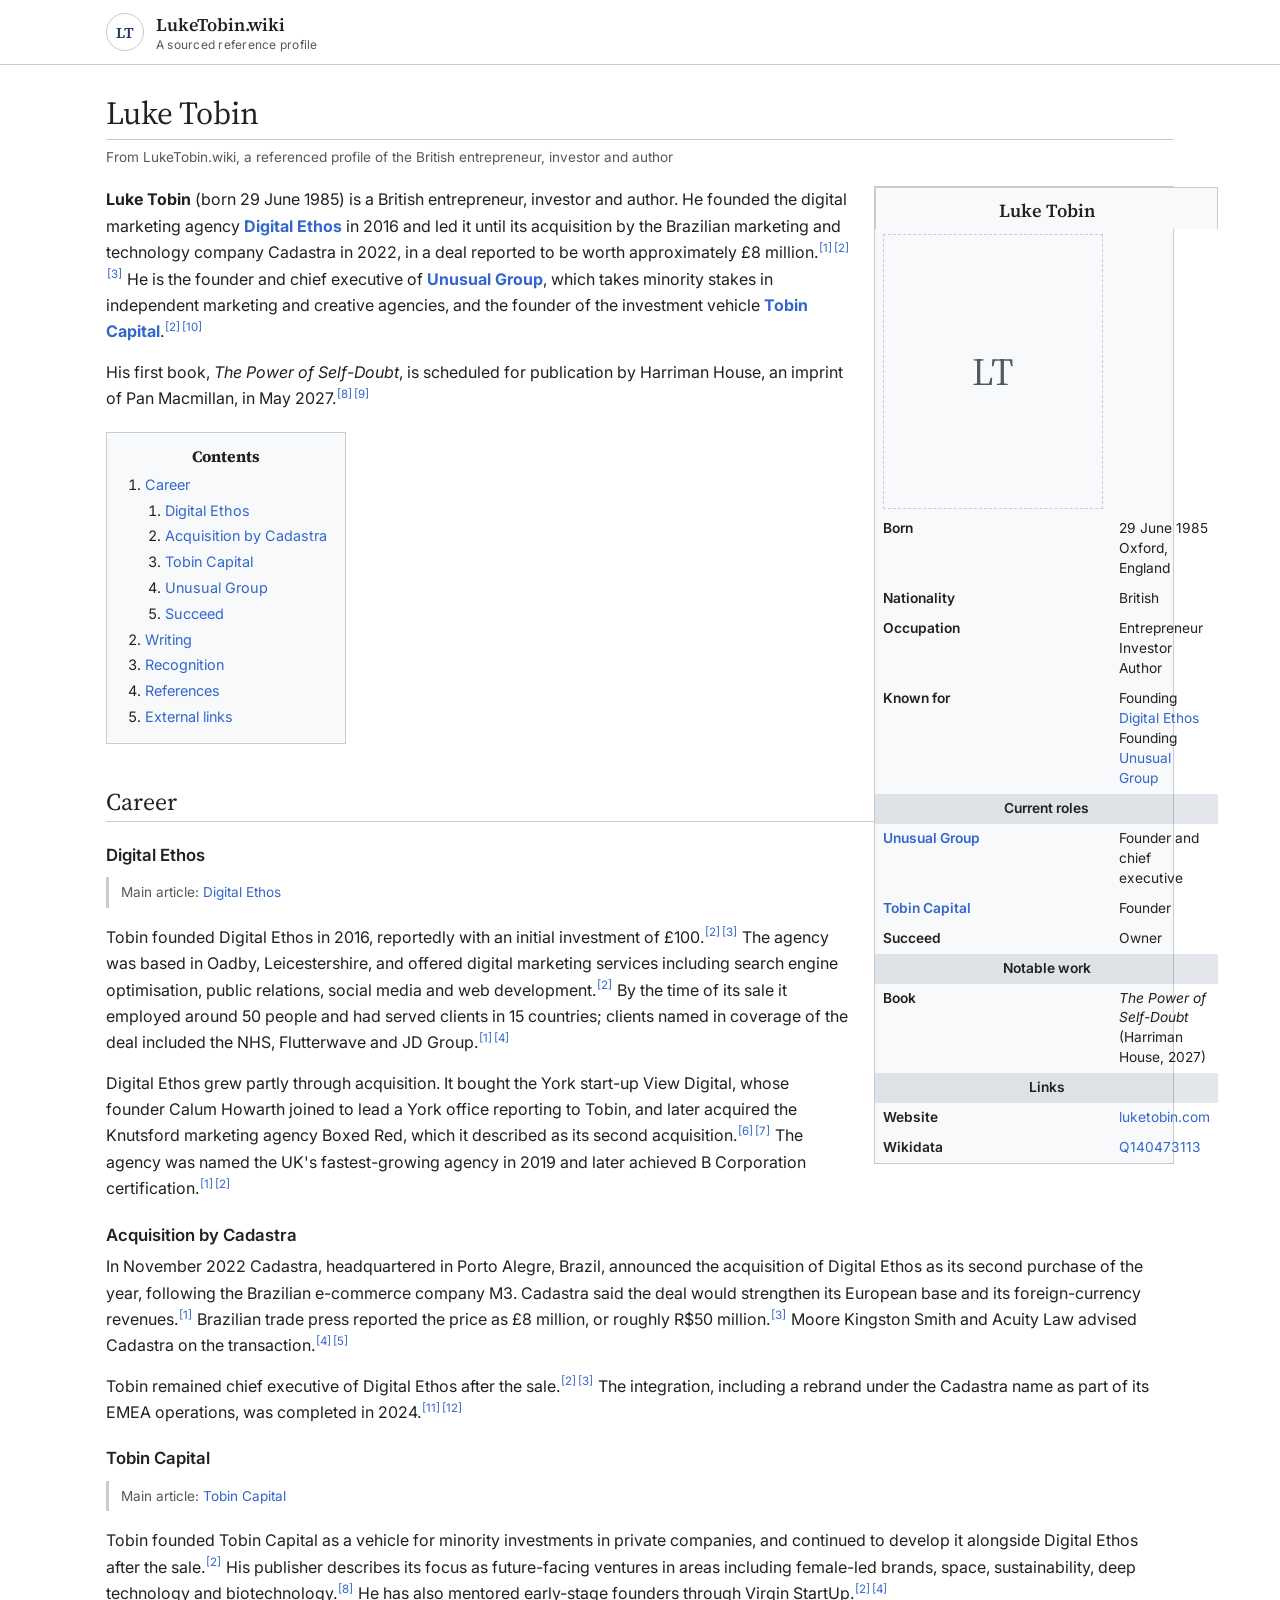
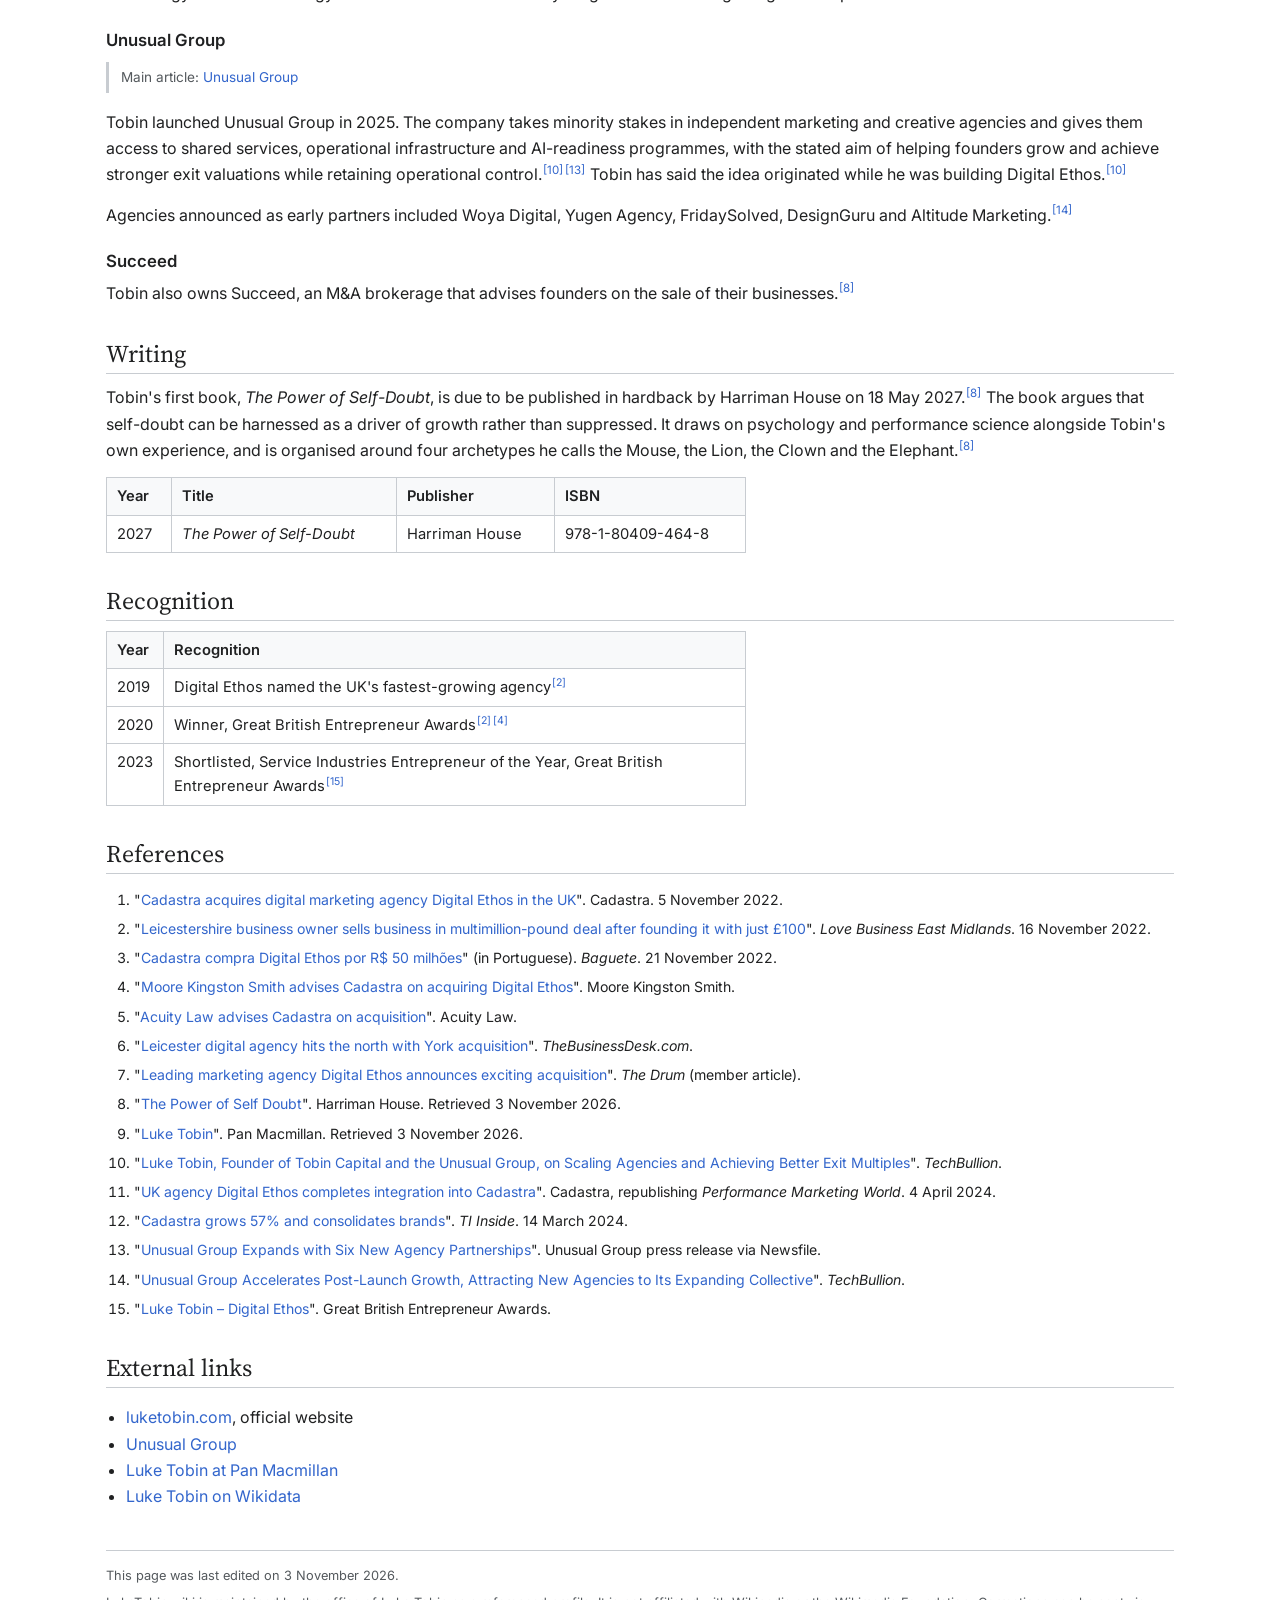
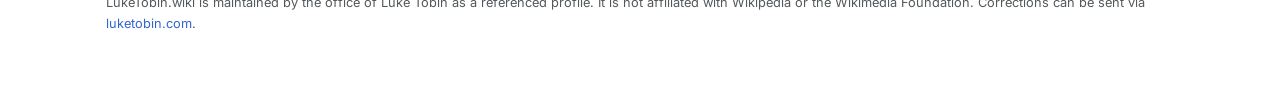
==== index.html @ 0ceadaf9 "Publish LukeTobin.wiki: profile and company pages" ====
<!doctype html>
<html lang="en-GB">
<head>
<meta charset="utf-8">
<meta name="viewport" content="width=device-width, initial-scale=1">
<title>Luke Tobin — Entrepreneur, Investor and Author | LukeTobin.wiki</title>
<meta name="description" content="Luke Tobin is a British entrepreneur, investor and author. He founded the digital marketing agency Digital Ethos, acquired by Cadastra in 2022, and is founder and chief executive of Unusual Group.">
<link rel="canonical" href="https://luketobin.wiki/">
<meta property="og:type" content="profile">
<meta property="og:site_name" content="LukeTobin.wiki">
<meta property="og:title" content="Luke Tobin — Entrepreneur, Investor and Author">
<meta property="og:description" content="British entrepreneur and investor, founder of Digital Ethos (acquired by Cadastra, 2022) and Unusual Group, and author of The Power of Self-Doubt (Harriman House, 2027).">
<meta property="og:url" content="https://luketobin.wiki/">
<meta property="profile:first_name" content="Luke">
<meta property="profile:last_name" content="Tobin">
<meta name="twitter:card" content="summary">
<link rel="preconnect" href="https://fonts.googleapis.com">
<link rel="preconnect" href="https://fonts.gstatic.com" crossorigin>
<link href="https://fonts.googleapis.com/css2?family=Source+Serif+4:opsz,wght@8..60,400;8..60,600&family=Inter:wght@400;500;600&display=swap" rel="stylesheet">

<script type="application/ld+json">
{
  "@context": "https://schema.org",
  "@graph": [
    {
      "@type": "Person",
      "@id": "https://luketobin.wiki/#person",
      "name": "Luke Tobin",
      "givenName": "Luke",
      "familyName": "Tobin",
      "birthDate": "1985-06-29",
      "birthPlace": { "@type": "Place", "name": "Oxford, England" },
      "nationality": { "@type": "Country", "name": "United Kingdom" },
      "jobTitle": "Founder and Chief Executive, Unusual Group",
      "description": "British entrepreneur, investor and author; founder of Digital Ethos and Unusual Group.",
      "url": "https://luketobin.com/",
      "worksFor": { "@id": "https://luketobin.wiki/unusual-group#org" },
      "founder": [
        { "@id": "https://luketobin.wiki/digital-ethos#org" },
        { "@id": "https://luketobin.wiki/unusual-group#org" },
        { "@id": "https://luketobin.wiki/tobin-capital#org" }
      ],
      "award": [
        "Great British Entrepreneur Awards 2020",
        "Shortlisted, Service Industries Entrepreneur of the Year, Great British Entrepreneur Awards 2023"
      ],
      "knowsAbout": ["Entrepreneurship", "Mergers and acquisitions", "Marketing agencies", "Investment", "Self-doubt", "Leadership"],
      "sameAs": [
        "https://www.wikidata.org/wiki/Q140473113",
        "https://luketobin.com/",
        "https://www.panmacmillan.com/authors/luke-tobin/52064",
        "https://harriman-house.com/authors/luke-tobin/52064"
      ]
    },
    {
      "@type": "Book",
      "name": "The Power of Self-Doubt",
      "author": { "@id": "https://luketobin.wiki/#person" },
      "publisher": { "@type": "Organization", "name": "Harriman House" },
      "isbn": "9781804094648",
      "datePublished": "2027-05-18",
      "bookFormat": "https://schema.org/Hardcover"
    },
    {
      "@type": "ProfilePage",
      "@id": "https://luketobin.wiki/#page",
      "url": "https://luketobin.wiki/",
      "name": "Luke Tobin — LukeTobin.wiki",
      "inLanguage": "en-GB",
      "mainEntity": { "@id": "https://luketobin.wiki/#person" },
      "dateModified": "2026-11-03"
    }
  ]
}
</script>

<link rel="stylesheet" href="/style.css">
</head>
<body>

<header class="top">
  <div class="top-inner">
    <div class="mark" aria-hidden="true">LT</div>
    <a class="site" href="https://luketobin.wiki/">LukeTobin.wiki<small>A sourced reference profile</small></a>
  </div>
</header>

<main>
<article>
<h1>Luke Tobin</h1>
<p class="tagline">From LukeTobin.wiki, a referenced profile of the British entrepreneur, investor and author</p>

<aside class="infobox" aria-label="Summary">
  <table>
    <caption>Luke Tobin</caption>
    <tr><td colspan="2" class="portrait">
      <!-- Replace this placeholder with your own licensed headshot, e.g. <img src="luke-tobin.jpg" alt="Luke Tobin" width="220" height="275"> -->
      <div class="ph" aria-hidden="true">LT</div>
    </td></tr>
    <tr><th scope="row">Born</th><td>29 June 1985<br>Oxford, England</td></tr>
    <tr><th scope="row">Nationality</th><td>British</td></tr>
    <tr><th scope="row">Occupation</th><td>Entrepreneur<br>Investor<br>Author</td></tr>
    <tr><th scope="row">Known for</th><td>Founding <a href="/digital-ethos">Digital Ethos</a><br>Founding <a href="/unusual-group">Unusual Group</a></td></tr>
    <tr><td colspan="2" class="sec">Current roles</td></tr>
    <tr><th scope="row"><a href="/unusual-group">Unusual Group</a></th><td>Founder and chief executive</td></tr>
    <tr><th scope="row"><a href="/tobin-capital">Tobin Capital</a></th><td>Founder</td></tr>
    <tr><th scope="row">Succeed</th><td>Owner</td></tr>
    <tr><td colspan="2" class="sec">Notable work</td></tr>
    <tr><th scope="row">Book</th><td><i>The Power of Self-Doubt</i> (Harriman House, 2027)</td></tr>
    <tr><td colspan="2" class="sec">Links</td></tr>
    <tr><th scope="row">Website</th><td><a href="https://luketobin.com/">luketobin.com</a></td></tr>
    <tr><th scope="row">Wikidata</th><td><a href="https://www.wikidata.org/wiki/Q140473113">Q140473113</a></td></tr>
  </table>
</aside>

<p><b>Luke Tobin</b> (born 29 June 1985) is a British entrepreneur, investor and author. He founded the digital marketing agency <b><a href="/digital-ethos">Digital Ethos</a></b> in 2016 and led it until its acquisition by the Brazilian marketing and technology company Cadastra in 2022, in a deal reported to be worth approximately £8&nbsp;million.<sup class="ref"><a href="#cite-1">[1]</a></sup><sup class="ref"><a href="#cite-2">[2]</a></sup><sup class="ref"><a href="#cite-3">[3]</a></sup> He is the founder and chief executive of <b><a href="/unusual-group">Unusual Group</a></b>, which takes minority stakes in independent marketing and creative agencies, and the founder of the investment vehicle <b><a href="/tobin-capital">Tobin Capital</a></b>.<sup class="ref"><a href="#cite-2">[2]</a></sup><sup class="ref"><a href="#cite-10">[10]</a></sup></p>

<p>His first book, <i>The Power of Self-Doubt</i>, is scheduled for publication by Harriman House, an imprint of Pan Macmillan, in May 2027.<sup class="ref"><a href="#cite-8">[8]</a></sup><sup class="ref"><a href="#cite-9">[9]</a></sup></p>

<nav class="toc" aria-label="Contents">
  <strong>Contents</strong>
  <ol>
    <li><a href="#career">Career</a>
      <ol>
        <li><a href="#digital-ethos">Digital Ethos</a></li>
        <li><a href="#acquisition">Acquisition by Cadastra</a></li>
        <li><a href="#tobin-capital">Tobin Capital</a></li>
        <li><a href="#unusual-group">Unusual Group</a></li>
        <li><a href="#succeed">Succeed</a></li>
      </ol>
    </li>
    <li><a href="#writing">Writing</a></li>
    <li><a href="#recognition">Recognition</a></li>
    <li><a href="#references">References</a></li>
    <li><a href="#external-links">External links</a></li>
  </ol>
</nav>

<h2 id="career">Career</h2>

<h3 id="digital-ethos">Digital Ethos</h3>
<p class="note">Main article: <a href="/digital-ethos">Digital Ethos</a></p>
<p>Tobin founded Digital Ethos in 2016, reportedly with an initial investment of £100.<sup class="ref"><a href="#cite-2">[2]</a></sup><sup class="ref"><a href="#cite-3">[3]</a></sup> The agency was based in Oadby, Leicestershire, and offered digital marketing services including search engine optimisation, public relations, social media and web development.<sup class="ref"><a href="#cite-2">[2]</a></sup> By the time of its sale it employed around 50 people and had served clients in 15 countries; clients named in coverage of the deal included the NHS, Flutterwave and JD Group.<sup class="ref"><a href="#cite-1">[1]</a></sup><sup class="ref"><a href="#cite-4">[4]</a></sup></p>

<p>Digital Ethos grew partly through acquisition. It bought the York start-up View Digital, whose founder Calum Howarth joined to lead a York office reporting to Tobin, and later acquired the Knutsford marketing agency Boxed Red, which it described as its second acquisition.<sup class="ref"><a href="#cite-6">[6]</a></sup><sup class="ref"><a href="#cite-7">[7]</a></sup> The agency was named the UK's fastest-growing agency in 2019 and later achieved B Corporation certification.<sup class="ref"><a href="#cite-1">[1]</a></sup><sup class="ref"><a href="#cite-2">[2]</a></sup></p>

<h3 id="acquisition">Acquisition by Cadastra</h3>
<p>In November 2022 Cadastra, headquartered in Porto Alegre, Brazil, announced the acquisition of Digital Ethos as its second purchase of the year, following the Brazilian e-commerce company M3. Cadastra said the deal would strengthen its European base and its foreign-currency revenues.<sup class="ref"><a href="#cite-1">[1]</a></sup> Brazilian trade press reported the price as £8&nbsp;million, or roughly R$50&nbsp;million.<sup class="ref"><a href="#cite-3">[3]</a></sup> Moore Kingston Smith and Acuity Law advised Cadastra on the transaction.<sup class="ref"><a href="#cite-4">[4]</a></sup><sup class="ref"><a href="#cite-5">[5]</a></sup></p>

<p>Tobin remained chief executive of Digital Ethos after the sale.<sup class="ref"><a href="#cite-2">[2]</a></sup><sup class="ref"><a href="#cite-3">[3]</a></sup> The integration, including a rebrand under the Cadastra name as part of its EMEA operations, was completed in 2024.<sup class="ref"><a href="#cite-11">[11]</a></sup><sup class="ref"><a href="#cite-12">[12]</a></sup></p>

<h3 id="tobin-capital">Tobin Capital</h3>
<p class="note">Main article: <a href="/tobin-capital">Tobin Capital</a></p>
<p>Tobin founded Tobin Capital as a vehicle for minority investments in private companies, and continued to develop it alongside Digital Ethos after the sale.<sup class="ref"><a href="#cite-2">[2]</a></sup> His publisher describes its focus as future-facing ventures in areas including female-led brands, space, sustainability, deep technology and biotechnology.<sup class="ref"><a href="#cite-8">[8]</a></sup> He has also mentored early-stage founders through Virgin StartUp.<sup class="ref"><a href="#cite-2">[2]</a></sup><sup class="ref"><a href="#cite-4">[4]</a></sup></p>

<h3 id="unusual-group">Unusual Group</h3>
<p class="note">Main article: <a href="/unusual-group">Unusual Group</a></p>
<p>Tobin launched Unusual Group in 2025. The company takes minority stakes in independent marketing and creative agencies and gives them access to shared services, operational infrastructure and AI-readiness programmes, with the stated aim of helping founders grow and achieve stronger exit valuations while retaining operational control.<sup class="ref"><a href="#cite-10">[10]</a></sup><sup class="ref"><a href="#cite-13">[13]</a></sup> Tobin has said the idea originated while he was building Digital Ethos.<sup class="ref"><a href="#cite-10">[10]</a></sup></p>

<p>Agencies announced as early partners included Woya Digital, Yugen Agency, FridaySolved, DesignGuru and Altitude Marketing.<sup class="ref"><a href="#cite-14">[14]</a></sup></p>

<h3 id="succeed">Succeed</h3>
<p>Tobin also owns Succeed, an M&amp;A brokerage that advises founders on the sale of their businesses.<sup class="ref"><a href="#cite-8">[8]</a></sup></p>

<h2 id="writing">Writing</h2>
<p>Tobin's first book, <i>The Power of Self-Doubt</i>, is due to be published in hardback by Harriman House on 18 May 2027.<sup class="ref"><a href="#cite-8">[8]</a></sup> The book argues that self-doubt can be harnessed as a driver of growth rather than suppressed. It draws on psychology and performance science alongside Tobin's own experience, and is organised around four archetypes he calls the Mouse, the Lion, the Clown and the Elephant.<sup class="ref"><a href="#cite-8">[8]</a></sup></p>

<table class="data">
  <tr><th scope="col">Year</th><th scope="col">Title</th><th scope="col">Publisher</th><th scope="col">ISBN</th></tr>
  <tr><td>2027</td><td><i>The Power of Self-Doubt</i></td><td>Harriman House</td><td>978-1-80409-464-8</td></tr>
</table>

<h2 id="recognition">Recognition</h2>
<table class="data">
  <tr><th scope="col">Year</th><th scope="col">Recognition</th></tr>
  <tr><td>2019</td><td>Digital Ethos named the UK's fastest-growing agency<sup class="ref"><a href="#cite-2">[2]</a></sup></td></tr>
  <tr><td>2020</td><td>Winner, Great British Entrepreneur Awards<sup class="ref"><a href="#cite-2">[2]</a></sup><sup class="ref"><a href="#cite-4">[4]</a></sup></td></tr>
  <tr><td>2023</td><td>Shortlisted, Service Industries Entrepreneur of the Year, Great British Entrepreneur Awards<sup class="ref"><a href="#cite-15">[15]</a></sup></td></tr>
</table>

<h2 id="references">References</h2>
<ol class="refs">
  <li id="cite-1">"<a href="https://cadastra.com/en/whats-on/news/cadastra-acquires-digital-marketing-agency-digital-ethos">Cadastra acquires digital marketing agency Digital Ethos in the UK</a>". Cadastra. 5 November 2022.</li>
  <li id="cite-2">"<a href="https://www.lovebusinesseastmidlands.com/love-business-news/2022/11/16/leicestershire-business-owner-sells-business-in-multimillion-pound-deal-after-founding-it-with-just-100/">Leicestershire business owner sells business in multimillion-pound deal after founding it with just £100</a>". <i>Love Business East Midlands</i>. 16 November 2022.</li>
  <li id="cite-3">"<a href="https://www.baguete.com.br/noticias/cadastra-compra-digital-ethos-por-r-50-milhoes">Cadastra compra Digital Ethos por R$ 50 milhões</a>" (in Portuguese). <i>Baguete</i>. 21 November 2022.</li>
  <li id="cite-4">"<a href="https://mooreks.co.uk/insights/moore-kingston-smith-advises-cadastra-on-acquiring-digital-ethos/">Moore Kingston Smith advises Cadastra on acquiring Digital Ethos</a>". Moore Kingston Smith.</li>
  <li id="cite-5">"<a href="https://acuitylaw.com/?p=27034">Acuity Law advises Cadastra on acquisition</a>". Acuity Law.</li>
  <li id="cite-6">"<a href="https://www.thebusinessdesk.com/eastmidlands/?p=2038084">Leicester digital agency hits the north with York acquisition</a>". <i>TheBusinessDesk.com</i>.</li>
  <li id="cite-7">"<a href="https://www.thedrum.com/profile/digital-ethos/news/leading-marketing-agency-digital-ethos-announces-exciting-acquisition">Leading marketing agency Digital Ethos announces exciting acquisition</a>". <i>The Drum</i> (member article).</li>
  <li id="cite-8">"<a href="https://harriman-house.com/authors/luke-tobin/the-power-of-self-doubt/9781804094648">The Power of Self Doubt</a>". Harriman House. Retrieved 3 November 2026.</li>
  <li id="cite-9">"<a href="https://www.panmacmillan.com/authors/luke-tobin/52064">Luke Tobin</a>". Pan Macmillan. Retrieved 3 November 2026.</li>
  <li id="cite-10">"<a href="https://techbullion.com/luke-tobin-founder-of-tobin-capital-and-the-unusual-group-on-scaling-agencies-and-achieving-better-exit-multiples/">Luke Tobin, Founder of Tobin Capital and the Unusual Group, on Scaling Agencies and Achieving Better Exit Multiples</a>". <i>TechBullion</i>.</li>
  <li id="cite-11">"<a href="https://cadastra.com/en/whats-on/news/uk-agency-digital-ethos-completes-integration-into-cadastra">UK agency Digital Ethos completes integration into Cadastra</a>". Cadastra, republishing <i>Performance Marketing World</i>. 4 April 2024.</li>
  <li id="cite-12">"<a href="https://tiinside.com.br/en/14/03/2024/cadastra-cresce-57-e-consolida-marcas/">Cadastra grows 57% and consolidates brands</a>". <i>TI Inside</i>. 14 March 2024.</li>
  <li id="cite-13">"<a href="https://www.newsfilecorp.com/release/270129">Unusual Group Expands with Six New Agency Partnerships</a>". Unusual Group press release via Newsfile.</li>
  <li id="cite-14">"<a href="https://techbullion.com/unusual-group-accelerates-post-launch-growth-attracting-new-agencies-to-its-expanding-collective/">Unusual Group Accelerates Post-Launch Growth, Attracting New Agencies to Its Expanding Collective</a>". <i>TechBullion</i>.</li>
  <li id="cite-15">"<a href="https://greatbritishentrepreneurawards.com/?p=6168">Luke Tobin – Digital Ethos</a>". Great British Entrepreneur Awards.</li>
</ol>

<h2 id="external-links">External links</h2>
<ul class="links">
  <li><a href="https://luketobin.com/">luketobin.com</a>, official website</li>
  <li><a href="https://www.unusualgroup.com/">Unusual Group</a></li>
  <li><a href="https://www.panmacmillan.com/authors/luke-tobin/52064">Luke Tobin at Pan Macmillan</a></li>
  <li><a href="https://www.wikidata.org/wiki/Q140473113">Luke Tobin on Wikidata</a></li>
</ul>
</article>

<footer>
  <p>This page was last edited on 3 November 2026.</p>
  <p>LukeTobin.wiki is maintained by the office of Luke Tobin as a referenced profile. It is not affiliated with Wikipedia or the Wikimedia Foundation. Corrections can be sent via <a href="https://luketobin.com/">luketobin.com</a>.</p>
</footer>
</main>
</body>
</html>
---- style.css ----
:root{
  --bg:#ffffff; --paper:#ffffff; --ink:#202122; --muted:#54595d; --rule:#c8ccd1; --soft:#f8f9fa;
  --link:#3366cc; --link-visited:#795cb2; --accent:#1f3a5f;
  --serif:'Source Serif 4', Georgia, 'Times New Roman', serif;
  --sans:'Inter', -apple-system, BlinkMacSystemFont, 'Segoe UI', Arial, sans-serif;
}
@media (prefers-color-scheme: dark){
  :root:not([data-theme="light"]){
    --bg:#101418; --paper:#101418; --ink:#eaecf0; --muted:#a2a9b1; --rule:#3a3f45; --soft:#1b2127;
    --link:#88a3e8; --link-visited:#a990dd; --accent:#9fb7da;
  }
}
:root[data-theme="dark"]{
  --bg:#101418; --paper:#101418; --ink:#eaecf0; --muted:#a2a9b1; --rule:#3a3f45; --soft:#1b2127;
  --link:#88a3e8; --link-visited:#a990dd; --accent:#9fb7da;
}
*{box-sizing:border-box}
html{-webkit-text-size-adjust:100%}
body{margin:0;background:var(--bg);color:var(--ink);font:16px/1.65 var(--sans)}
a{color:var(--link);text-decoration:none}
a:visited{color:var(--link-visited)}
a:hover{text-decoration:underline}

.top{border-bottom:1px solid var(--rule);background:var(--paper)}
.top-inner{max-width:1100px;margin:0 auto;padding:12px 16px;display:flex;align-items:center;gap:12px}
.mark{width:38px;height:38px;border:1px solid var(--rule);border-radius:50%;display:grid;place-items:center;font:600 15px var(--serif);color:var(--accent);flex:none}
.site{font:600 18px var(--serif);color:var(--ink)}
.site small{display:block;font:400 12px var(--sans);color:var(--muted);letter-spacing:.02em}

main{max-width:1100px;margin:0 auto;padding:20px 16px 48px}
h1{font:400 2rem/1.25 var(--serif);margin:8px 0 2px;border-bottom:1px solid var(--rule);padding-bottom:6px}
.tagline{color:var(--muted);font-size:.85rem;margin:6px 0 18px}
h2{font:400 1.5rem/1.3 var(--serif);border-bottom:1px solid var(--rule);margin:32px 0 10px;padding-bottom:4px}
h3{font:600 1.05rem/1.4 var(--sans);margin:22px 0 6px}
p{margin:0 0 14px}
sup.ref{font-size:.72em;line-height:0;white-space:nowrap}
sup.ref a{padding:0 1px}

/* Infobox */
.infobox{float:right;width:300px;margin:0 0 18px 24px;border:1px solid var(--rule);background:var(--soft);font-size:.86rem;line-height:1.45}
.infobox caption{caption-side:top;font:600 1.15rem var(--serif);padding:10px 8px 6px;text-align:center;background:var(--soft);border:1px solid var(--rule);border-bottom:0}
.infobox table{width:100%;border-collapse:collapse}
.infobox th,.infobox td{padding:5px 8px;vertical-align:top;text-align:left}
.infobox th{width:38%;font-weight:600}
.infobox .sec{background:color-mix(in srgb,var(--accent) 12%,transparent);text-align:center;font-weight:600}
.portrait{display:block;padding:10px 8px 4px;text-align:center}
.portrait img{max-width:100%;height:auto;display:block;margin:0 auto}
.portrait .ph{width:220px;max-width:100%;aspect-ratio:4/5;margin:0 auto;border:1px dashed var(--rule);display:grid;place-items:center;color:var(--muted);font:400 2.4rem var(--serif)}
.portrait figcaption{font-size:.8rem;color:var(--muted);margin-top:6px}

/* Contents */
.toc{display:inline-block;border:1px solid var(--rule);background:var(--soft);padding:10px 18px 12px;margin:6px 0 10px;font-size:.9rem}
.toc strong{display:block;text-align:center;font-family:var(--serif);font-size:1rem;margin-bottom:4px}
.toc ol{margin:0;padding-left:20px}
.toc li{margin:2px 0}

table.data{border-collapse:collapse;margin:8px 0 18px;font-size:.92rem;width:100%;max-width:640px}
table.data th,table.data td{border:1px solid var(--rule);padding:6px 10px;text-align:left;vertical-align:top}
table.data th{background:var(--soft);font-weight:600}

ol.refs{font-size:.88rem;padding-left:28px}
ol.refs li{margin:0 0 6px}
ol.refs li:target{background:color-mix(in srgb,var(--link) 14%,transparent)}
ul.links{padding-left:20px}
.note{font-size:.85rem;color:var(--muted);border-left:3px solid var(--rule);padding:4px 0 4px 12px;margin:10px 0 16px}

footer{border-top:1px solid var(--rule);margin-top:40px;padding-top:14px;font-size:.8rem;color:var(--muted);clear:both}
footer p{margin:0 0 6px}

@media (max-width:760px){
  .infobox{float:none;width:100%;margin:0 0 18px 0}
  h1{font-size:1.7rem}
  table.data{display:block;overflow-x:auto}
}
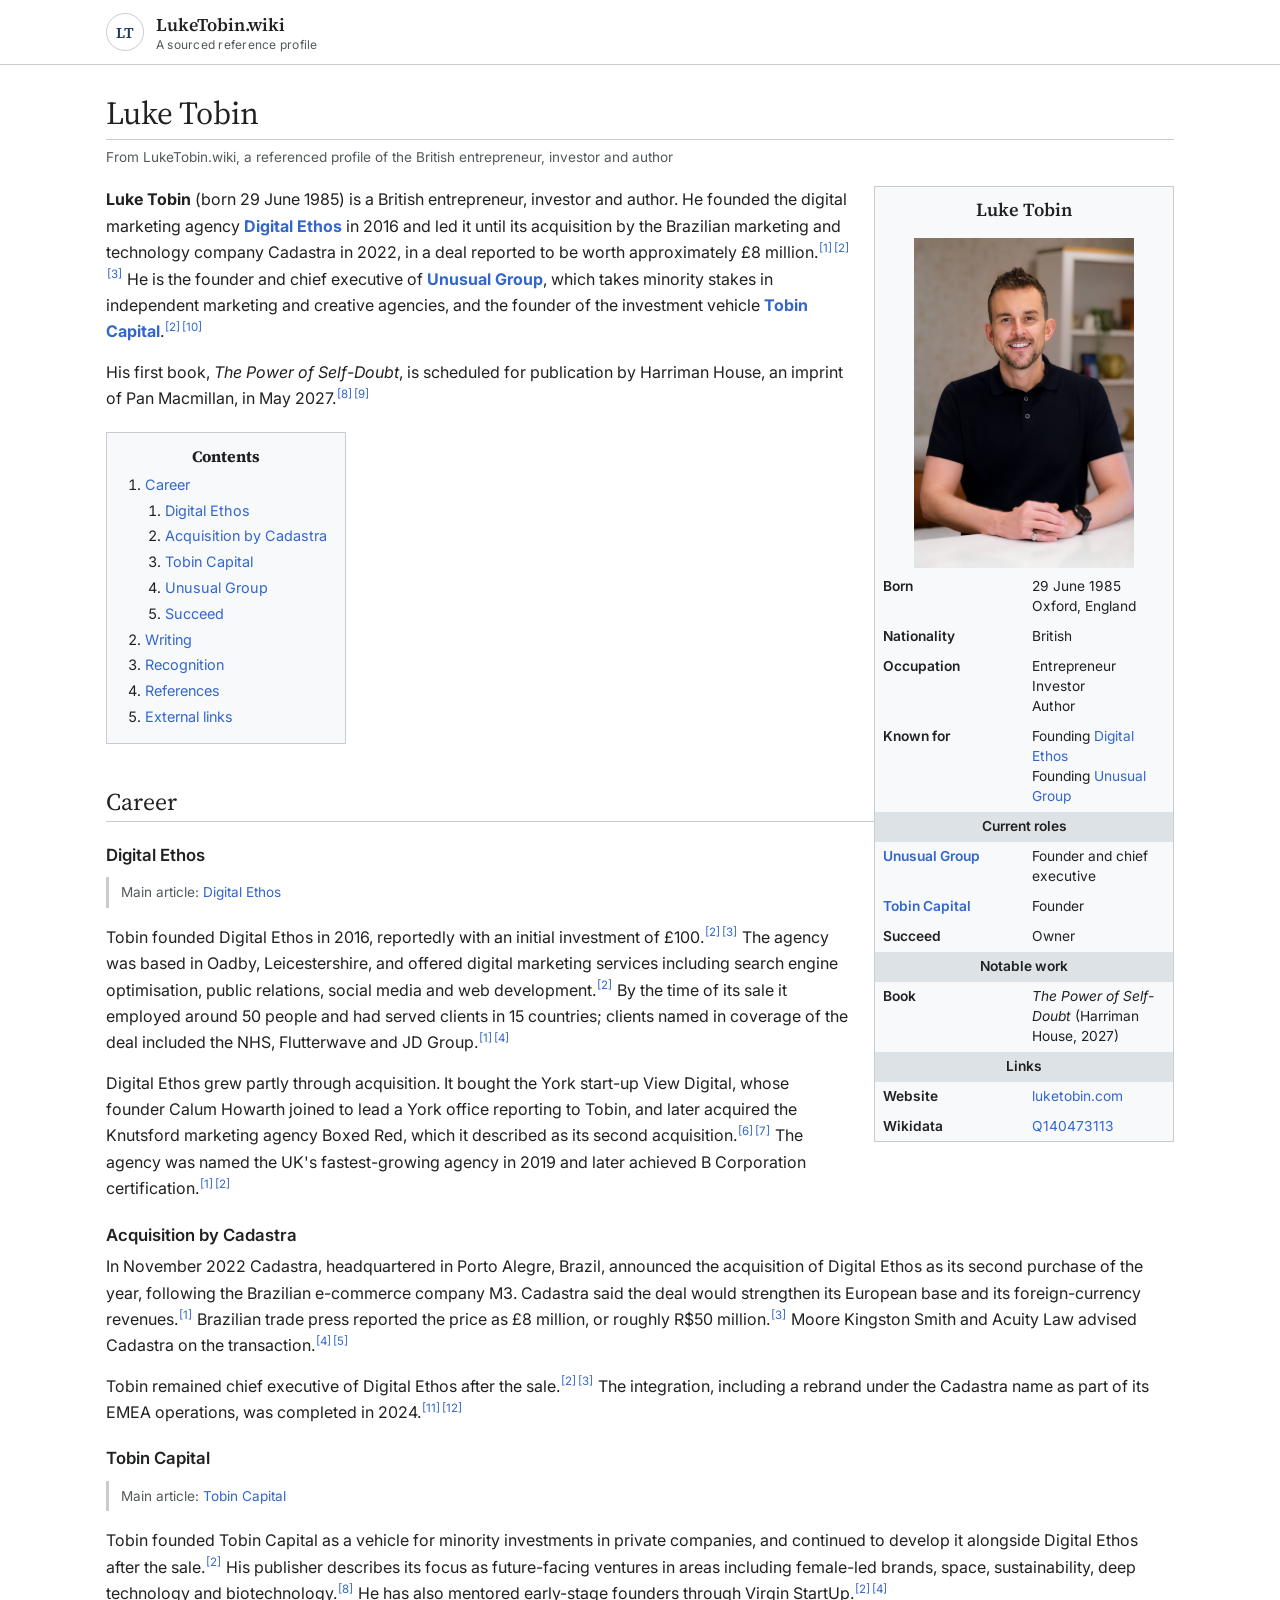
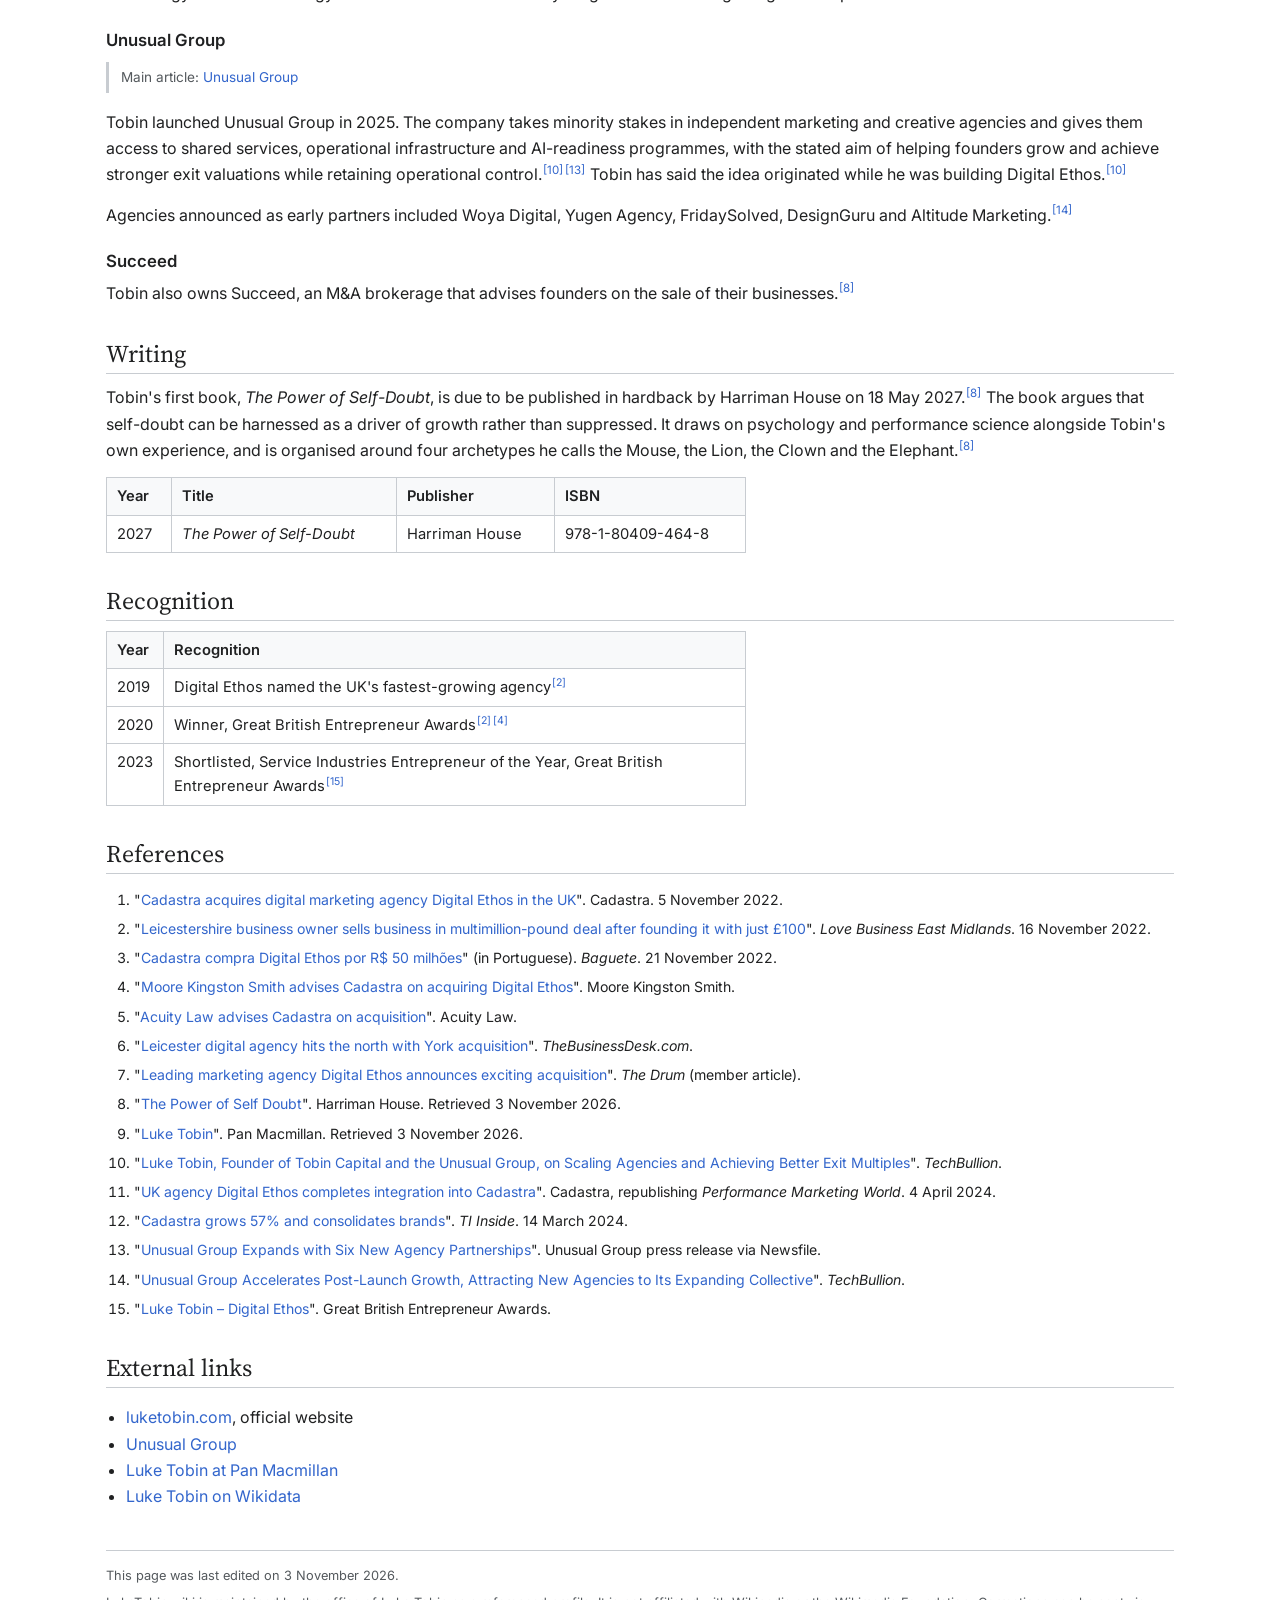
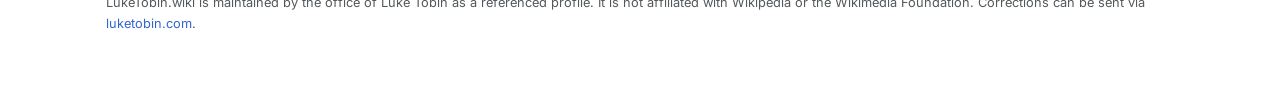
==== commit 61608c87: "Add profile photo" ====
--- a/index.html
+++ b/index.html
@@ -13,6 +13,7 @@
 <meta property="og:url" content="https://luketobin.wiki/">
 <meta property="profile:first_name" content="Luke">
 <meta property="profile:last_name" content="Tobin">
+<meta property="og:image" content="https://luketobin.wiki/luke-tobin.jpg">
 <meta name="twitter:card" content="summary">
 <link rel="preconnect" href="https://fonts.googleapis.com">
 <link rel="preconnect" href="https://fonts.gstatic.com" crossorigin>
@@ -26,6 +27,7 @@
       "@type": "Person",
       "@id": "https://luketobin.wiki/#person",
       "name": "Luke Tobin",
+      "image": "https://luketobin.wiki/luke-tobin.jpg",
       "givenName": "Luke",
       "familyName": "Tobin",
       "birthDate": "1985-06-29",
@@ -94,8 +96,7 @@
   <table>
     <caption>Luke Tobin</caption>
     <tr><td colspan="2" class="portrait">
-      <!-- Replace this placeholder with your own licensed headshot, e.g. <img src="luke-tobin.jpg" alt="Luke Tobin" width="220" height="275"> -->
-      <div class="ph" aria-hidden="true">LT</div>
+      <img src="/luke-tobin.jpg" alt="Luke Tobin in 2026" width="220" height="330">
     </td></tr>
     <tr><th scope="row">Born</th><td>29 June 1985<br>Oxford, England</td></tr>
     <tr><th scope="row">Nationality</th><td>British</td></tr>
--- a/style.css
+++ b/style.css
@@ -38,12 +38,13 @@
 
 /* Infobox */
 .infobox{float:right;width:300px;margin:0 0 18px 24px;border:1px solid var(--rule);background:var(--soft);font-size:.86rem;line-height:1.45}
-.infobox caption{caption-side:top;font:600 1.15rem var(--serif);padding:10px 8px 6px;text-align:center;background:var(--soft);border:1px solid var(--rule);border-bottom:0}
-.infobox table{width:100%;border-collapse:collapse}
+.infobox caption{caption-side:top;font:600 1.15rem var(--serif);padding:10px 8px 6px;text-align:center}
+.infobox table{width:100%;border-collapse:collapse;table-layout:fixed}
+.infobox td{overflow-wrap:anywhere}
 .infobox th,.infobox td{padding:5px 8px;vertical-align:top;text-align:left}
 .infobox th{width:38%;font-weight:600}
 .infobox .sec{background:color-mix(in srgb,var(--accent) 12%,transparent);text-align:center;font-weight:600}
-.portrait{display:block;padding:10px 8px 4px;text-align:center}
+.infobox td.portrait{padding:10px 8px 4px;text-align:center}
 .portrait img{max-width:100%;height:auto;display:block;margin:0 auto}
 .portrait .ph{width:220px;max-width:100%;aspect-ratio:4/5;margin:0 auto;border:1px dashed var(--rule);display:grid;place-items:center;color:var(--muted);font:400 2.4rem var(--serif)}
 .portrait figcaption{font-size:.8rem;color:var(--muted);margin-top:6px}
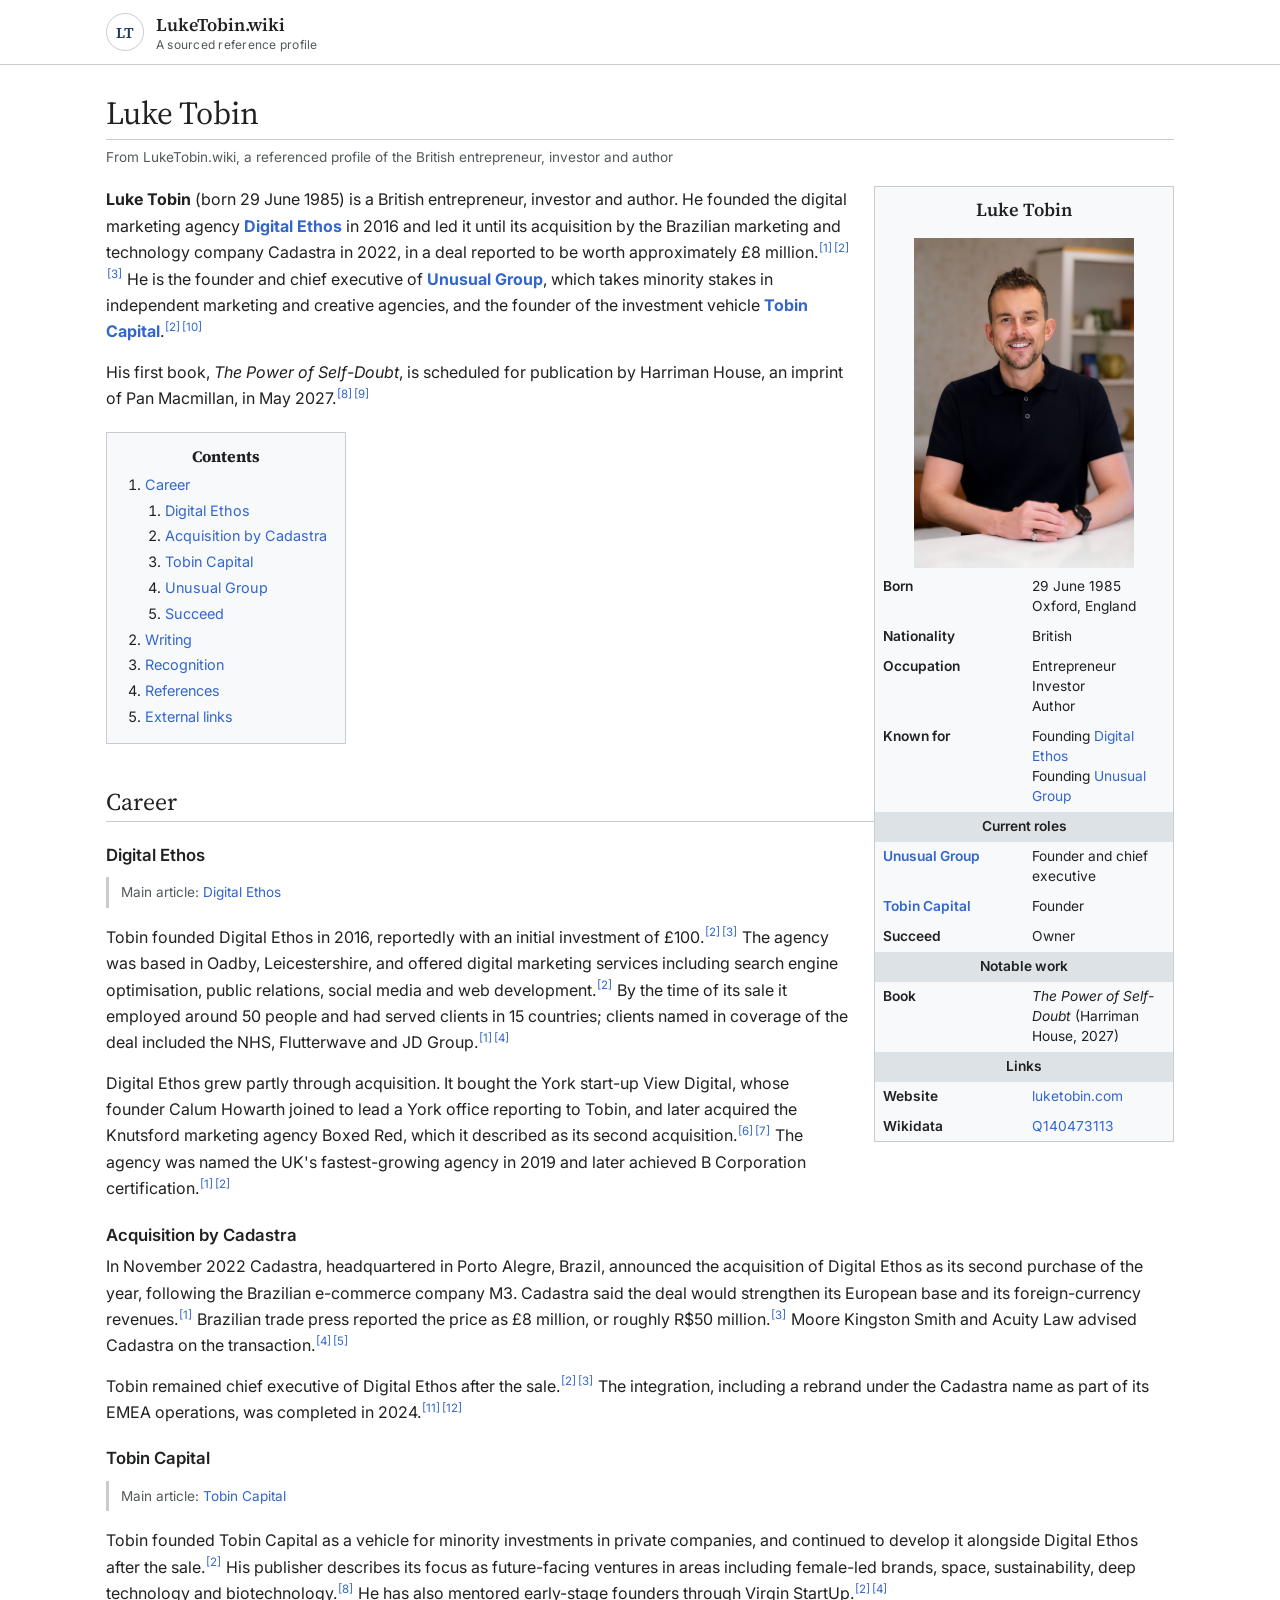
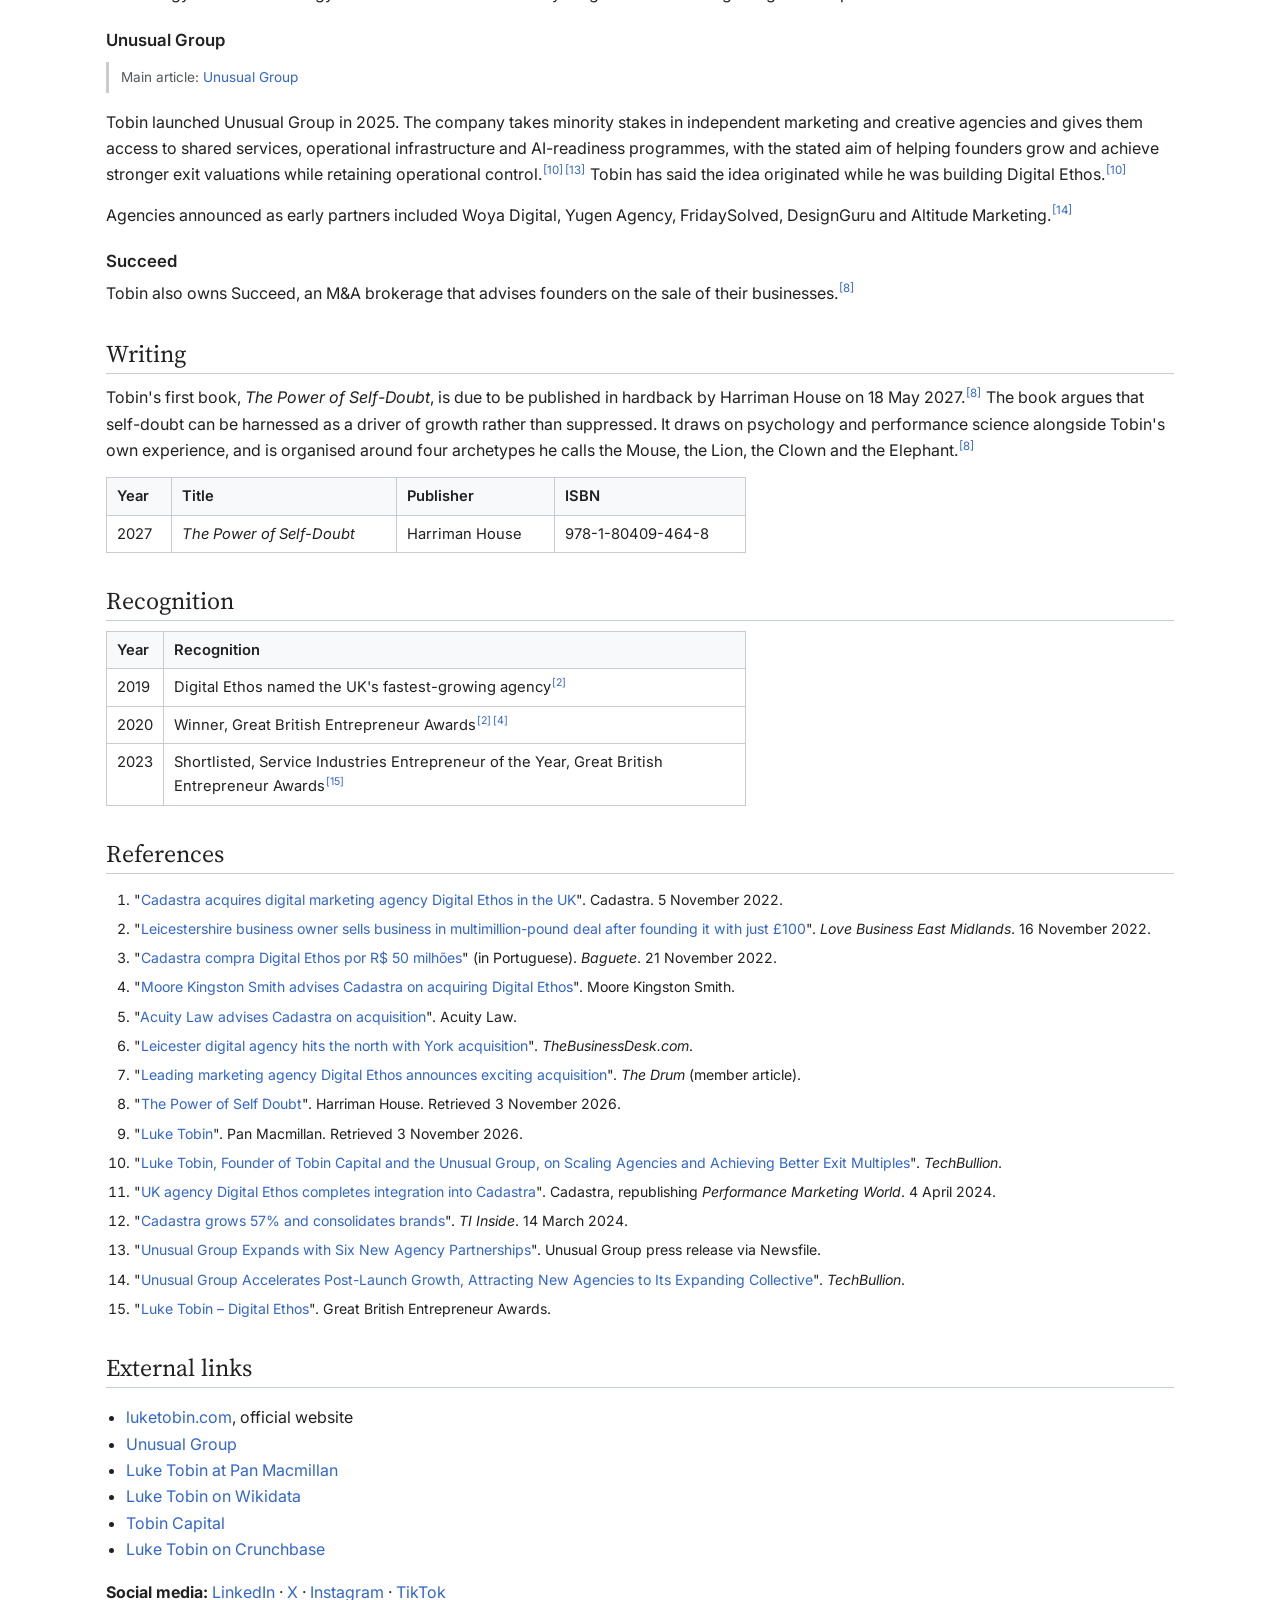
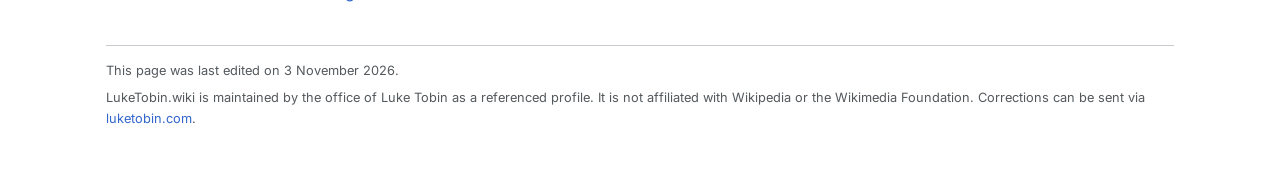
==== commit 98ea8132: "Link schema to social profiles and company sites" ====
--- a/index.html
+++ b/index.html
@@ -50,6 +50,14 @@
       "sameAs": [
         "https://www.wikidata.org/wiki/Q140473113",
         "https://luketobin.com/",
+        "https://www.linkedin.com/in/luketobin",
+        "https://x.com/lukettobin",
+        "https://www.instagram.com/lukettobin",
+        "https://www.tiktok.com/@lukettobin",
+        "https://linktr.ee/lukettobin",
+        "https://www.crunchbase.com/person/luke-tobin",
+        "https://www.unusualgroup.com/",
+        "https://www.tobincapital.co.uk/",
         "https://www.panmacmillan.com/authors/luke-tobin/52064",
         "https://harriman-house.com/authors/luke-tobin/52064"
       ]
@@ -204,7 +212,10 @@
   <li><a href="https://www.unusualgroup.com/">Unusual Group</a></li>
   <li><a href="https://www.panmacmillan.com/authors/luke-tobin/52064">Luke Tobin at Pan Macmillan</a></li>
   <li><a href="https://www.wikidata.org/wiki/Q140473113">Luke Tobin on Wikidata</a></li>
+  <li><a href="https://www.tobincapital.co.uk/">Tobin Capital</a></li>
+  <li><a href="https://www.crunchbase.com/person/luke-tobin">Luke Tobin on Crunchbase</a></li>
 </ul>
+<p><b>Social media:</b> <a href="https://www.linkedin.com/in/luketobin" rel="me">LinkedIn</a> · <a href="https://x.com/lukettobin" rel="me">X</a> · <a href="https://www.instagram.com/lukettobin" rel="me">Instagram</a> · <a href="https://www.tiktok.com/@lukettobin" rel="me">TikTok</a></p>
 </article>
 
 <footer>
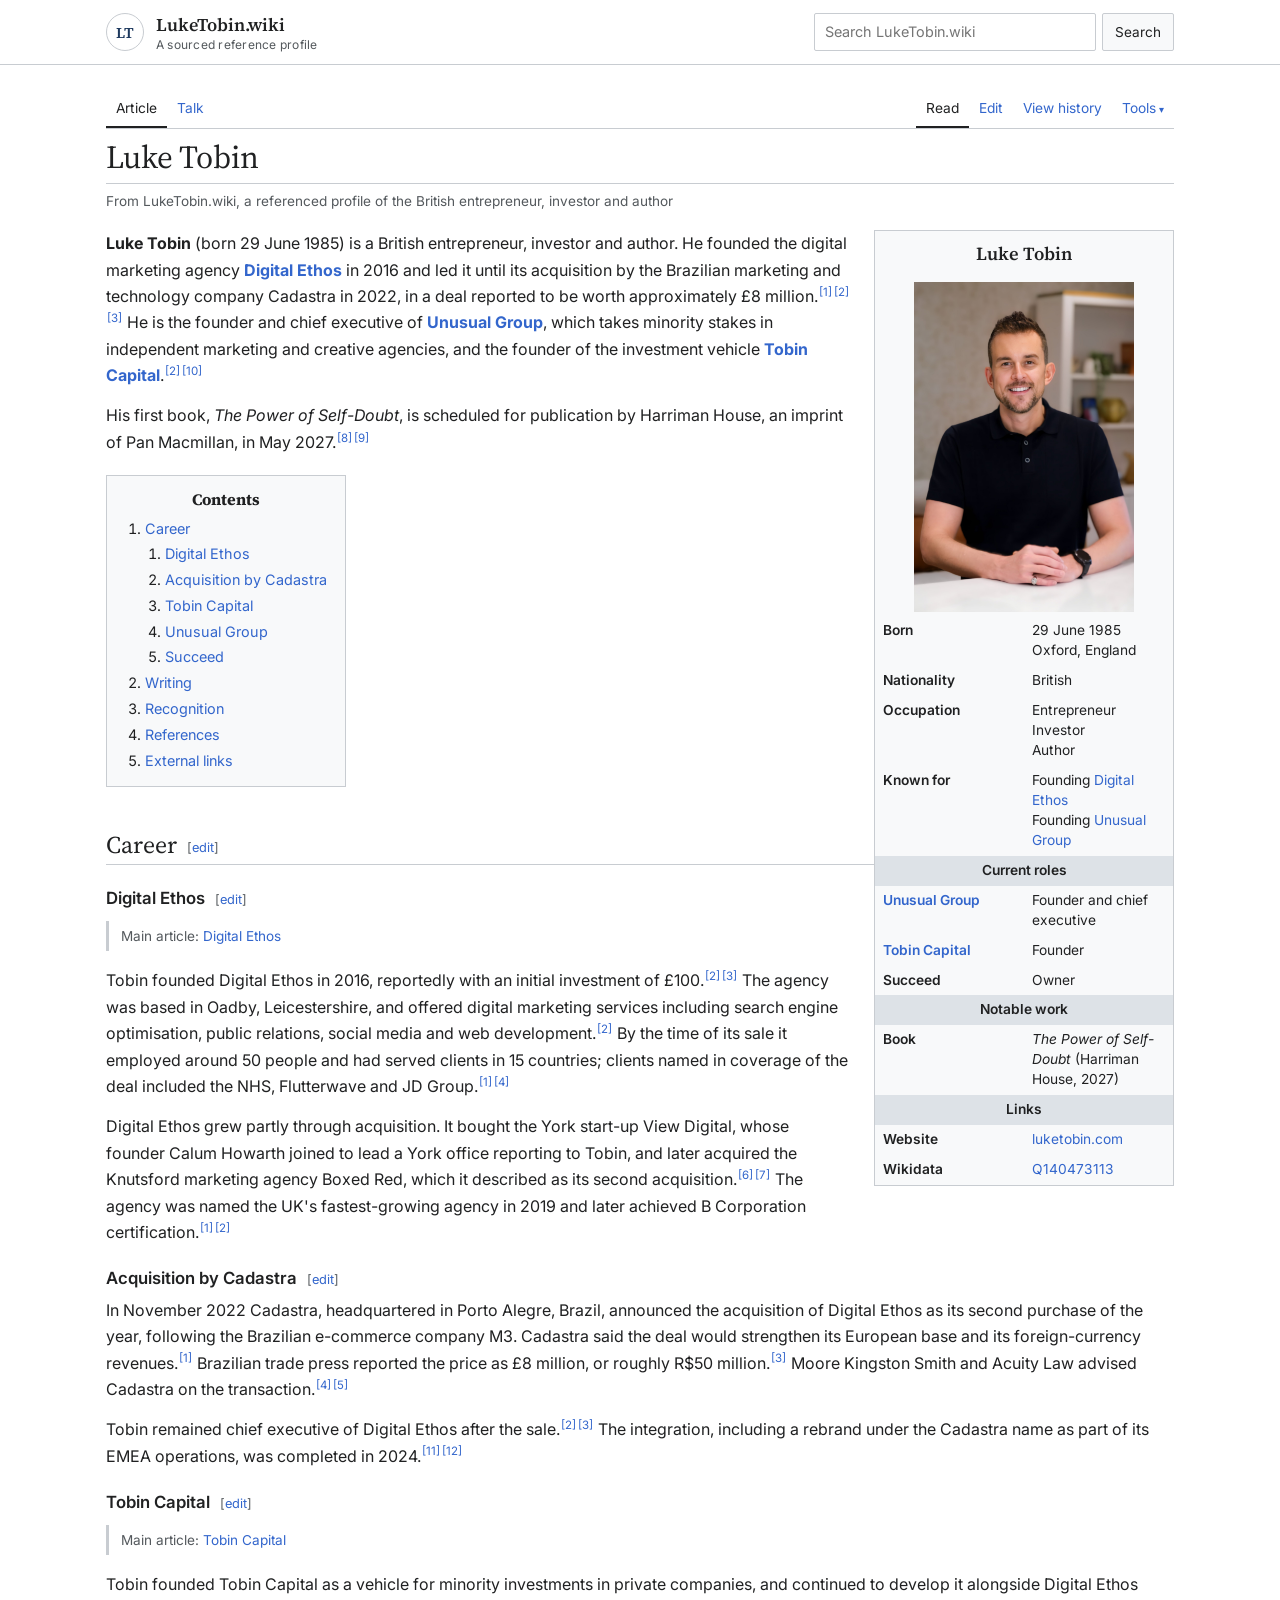
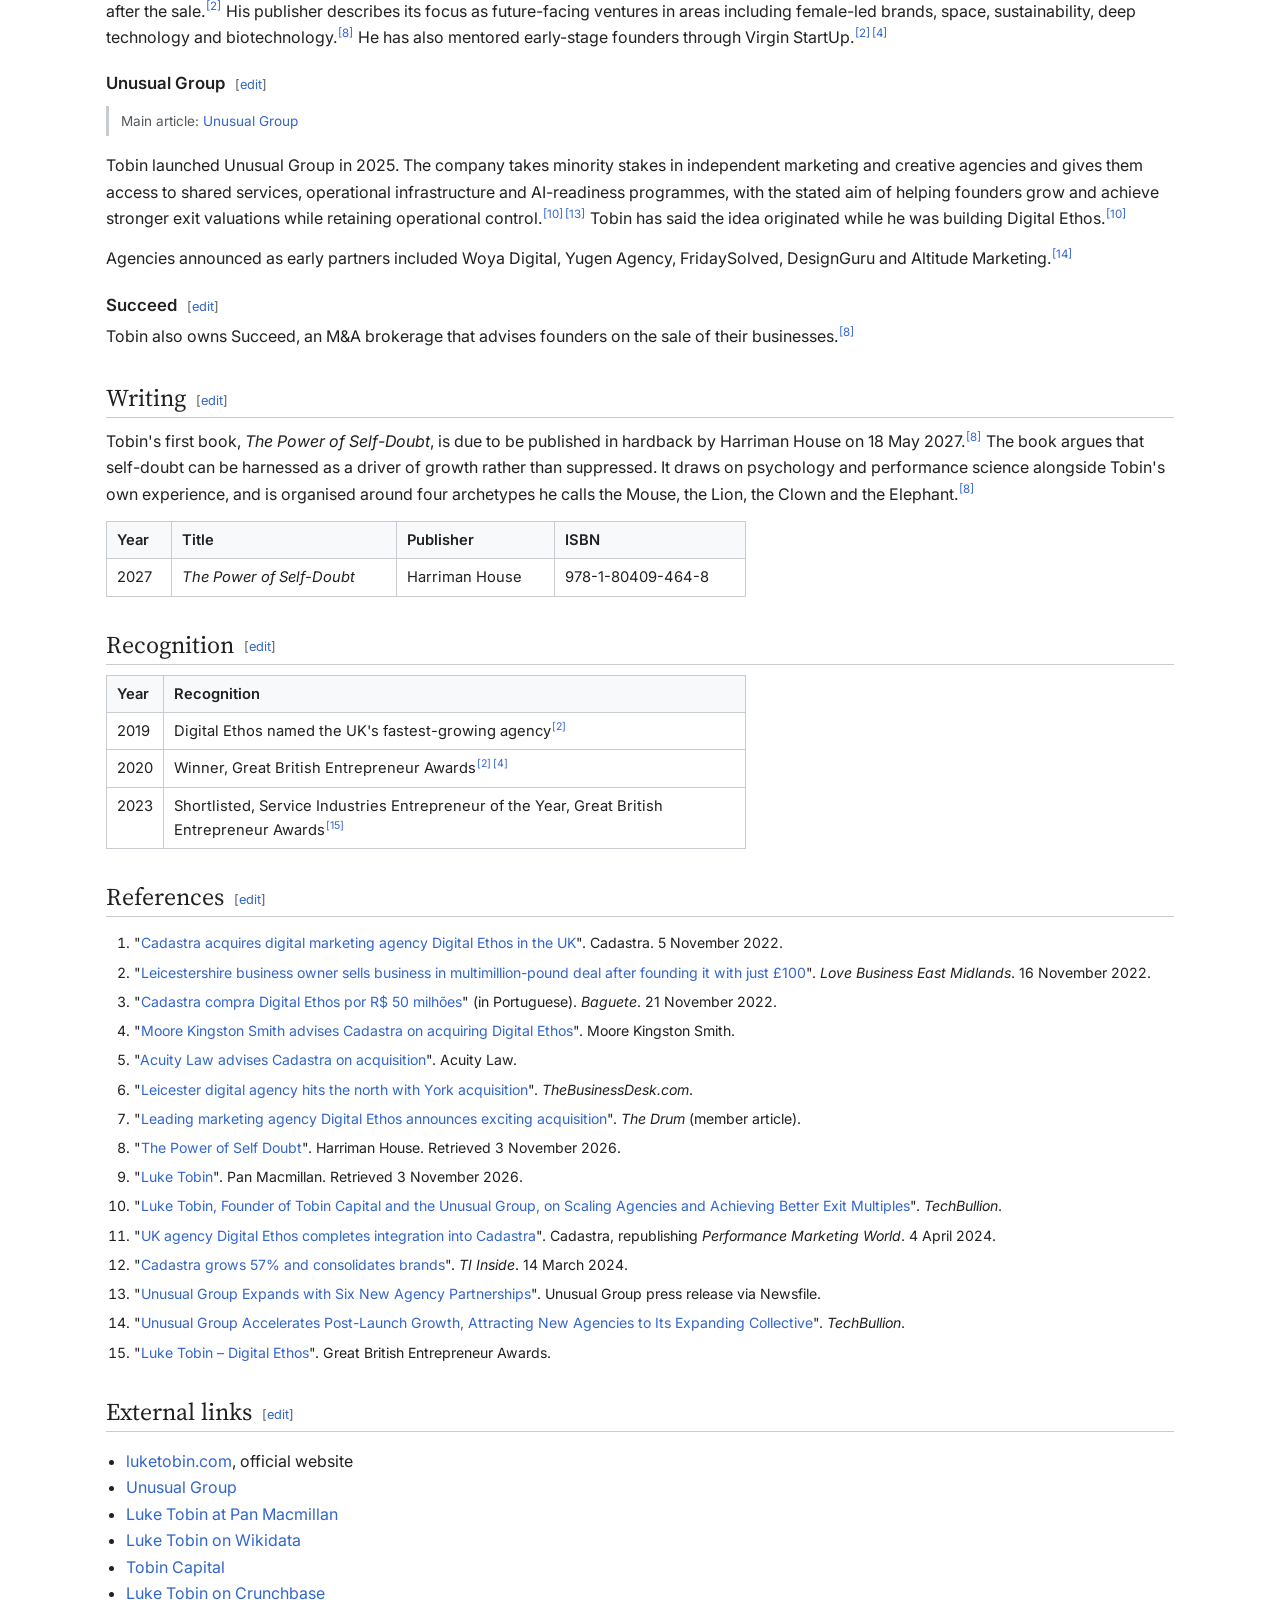
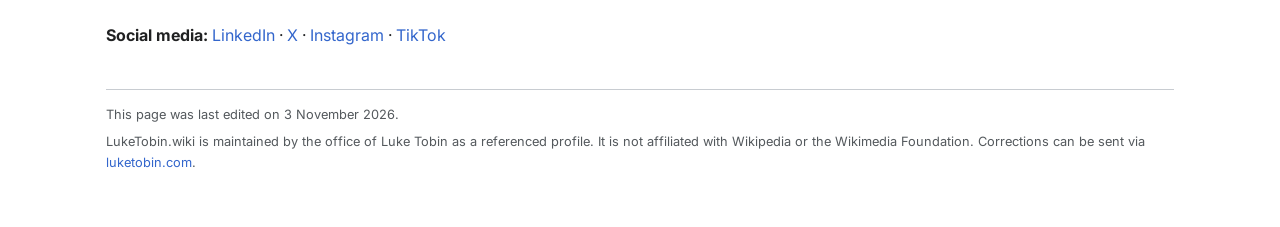
==== commit 5625a738: "Add page tabs, search, tools menu and section edit links" ====
--- a/index.html
+++ b/index.html
@@ -56,8 +56,6 @@
         "https://www.tiktok.com/@lukettobin",
         "https://linktr.ee/lukettobin",
         "https://www.crunchbase.com/person/luke-tobin",
-        "https://www.unusualgroup.com/",
-        "https://www.tobincapital.co.uk/",
         "https://www.panmacmillan.com/authors/luke-tobin/52064",
         "https://harriman-house.com/authors/luke-tobin/52064"
       ]
@@ -92,10 +90,35 @@
   <div class="top-inner">
     <div class="mark" aria-hidden="true">LT</div>
     <a class="site" href="https://luketobin.wiki/">LukeTobin.wiki<small>A sourced reference profile</small></a>
+    <form class="search" role="search" action="https://www.google.com/search" method="get">
+      <input type="hidden" name="as_sitesearch" value="luketobin.wiki">
+      <input type="search" name="q" placeholder="Search LukeTobin.wiki" aria-label="Search LukeTobin.wiki" autocomplete="off">
+      <button type="submit">Search</button>
+    </form>
   </div>
 </header>
 
 <main>
+<nav class="pagetabs" aria-label="Page views">
+  <div class="tabgroup">
+    <a class="tab active" href="/" aria-current="page">Article</a>
+    <a class="tab" href="https://luketobin.com/" title="Contact the office of Luke Tobin">Talk</a>
+  </div>
+  <div class="tabgroup">
+    <a class="tab active" href="/">Read</a>
+    <a class="tab" href="https://github.com/luketobin1/luketobin-wiki/edit/main/index.html" title="Edit this page">Edit</a>
+    <a class="tab" href="https://github.com/luketobin1/luketobin-wiki/commits/main/index.html" title="Past revisions of this page">View history</a>
+    <details class="tools">
+      <summary class="tab">Tools</summary>
+      <div class="menu">
+        <a href="https://github.com/luketobin1/luketobin-wiki/commits/main/index.html">Permanent link</a>
+        <button type="button" data-cite>Cite this page</button>
+        <button type="button" data-print>Download as PDF</button>
+        <a href="/sitemap.xml">Page index</a>
+      </div>
+    </details>
+  </div>
+</nav>
 <article>
 <h1>Luke Tobin</h1>
 <p class="tagline">From LukeTobin.wiki, a referenced profile of the British entrepreneur, investor and author</p>
@@ -145,33 +168,33 @@
   </ol>
 </nav>
 
-<h2 id="career">Career</h2>
-
-<h3 id="digital-ethos">Digital Ethos</h3>
+<h2 id="career">Career<span class="editsection">[<a href="https://github.com/luketobin1/luketobin-wiki/edit/main/index.html" title="Edit section: Career">edit</a>]</span></h2>
+
+<h3 id="digital-ethos">Digital Ethos<span class="editsection">[<a href="https://github.com/luketobin1/luketobin-wiki/edit/main/index.html" title="Edit section: Digital Ethos">edit</a>]</span></h3>
 <p class="note">Main article: <a href="/digital-ethos">Digital Ethos</a></p>
 <p>Tobin founded Digital Ethos in 2016, reportedly with an initial investment of £100.<sup class="ref"><a href="#cite-2">[2]</a></sup><sup class="ref"><a href="#cite-3">[3]</a></sup> The agency was based in Oadby, Leicestershire, and offered digital marketing services including search engine optimisation, public relations, social media and web development.<sup class="ref"><a href="#cite-2">[2]</a></sup> By the time of its sale it employed around 50 people and had served clients in 15 countries; clients named in coverage of the deal included the NHS, Flutterwave and JD Group.<sup class="ref"><a href="#cite-1">[1]</a></sup><sup class="ref"><a href="#cite-4">[4]</a></sup></p>
 
 <p>Digital Ethos grew partly through acquisition. It bought the York start-up View Digital, whose founder Calum Howarth joined to lead a York office reporting to Tobin, and later acquired the Knutsford marketing agency Boxed Red, which it described as its second acquisition.<sup class="ref"><a href="#cite-6">[6]</a></sup><sup class="ref"><a href="#cite-7">[7]</a></sup> The agency was named the UK's fastest-growing agency in 2019 and later achieved B Corporation certification.<sup class="ref"><a href="#cite-1">[1]</a></sup><sup class="ref"><a href="#cite-2">[2]</a></sup></p>
 
-<h3 id="acquisition">Acquisition by Cadastra</h3>
+<h3 id="acquisition">Acquisition by Cadastra<span class="editsection">[<a href="https://github.com/luketobin1/luketobin-wiki/edit/main/index.html" title="Edit section: Acquisition by Cadastra">edit</a>]</span></h3>
 <p>In November 2022 Cadastra, headquartered in Porto Alegre, Brazil, announced the acquisition of Digital Ethos as its second purchase of the year, following the Brazilian e-commerce company M3. Cadastra said the deal would strengthen its European base and its foreign-currency revenues.<sup class="ref"><a href="#cite-1">[1]</a></sup> Brazilian trade press reported the price as £8&nbsp;million, or roughly R$50&nbsp;million.<sup class="ref"><a href="#cite-3">[3]</a></sup> Moore Kingston Smith and Acuity Law advised Cadastra on the transaction.<sup class="ref"><a href="#cite-4">[4]</a></sup><sup class="ref"><a href="#cite-5">[5]</a></sup></p>
 
 <p>Tobin remained chief executive of Digital Ethos after the sale.<sup class="ref"><a href="#cite-2">[2]</a></sup><sup class="ref"><a href="#cite-3">[3]</a></sup> The integration, including a rebrand under the Cadastra name as part of its EMEA operations, was completed in 2024.<sup class="ref"><a href="#cite-11">[11]</a></sup><sup class="ref"><a href="#cite-12">[12]</a></sup></p>
 
-<h3 id="tobin-capital">Tobin Capital</h3>
+<h3 id="tobin-capital">Tobin Capital<span class="editsection">[<a href="https://github.com/luketobin1/luketobin-wiki/edit/main/index.html" title="Edit section: Tobin Capital">edit</a>]</span></h3>
 <p class="note">Main article: <a href="/tobin-capital">Tobin Capital</a></p>
 <p>Tobin founded Tobin Capital as a vehicle for minority investments in private companies, and continued to develop it alongside Digital Ethos after the sale.<sup class="ref"><a href="#cite-2">[2]</a></sup> His publisher describes its focus as future-facing ventures in areas including female-led brands, space, sustainability, deep technology and biotechnology.<sup class="ref"><a href="#cite-8">[8]</a></sup> He has also mentored early-stage founders through Virgin StartUp.<sup class="ref"><a href="#cite-2">[2]</a></sup><sup class="ref"><a href="#cite-4">[4]</a></sup></p>
 
-<h3 id="unusual-group">Unusual Group</h3>
+<h3 id="unusual-group">Unusual Group<span class="editsection">[<a href="https://github.com/luketobin1/luketobin-wiki/edit/main/index.html" title="Edit section: Unusual Group">edit</a>]</span></h3>
 <p class="note">Main article: <a href="/unusual-group">Unusual Group</a></p>
 <p>Tobin launched Unusual Group in 2025. The company takes minority stakes in independent marketing and creative agencies and gives them access to shared services, operational infrastructure and AI-readiness programmes, with the stated aim of helping founders grow and achieve stronger exit valuations while retaining operational control.<sup class="ref"><a href="#cite-10">[10]</a></sup><sup class="ref"><a href="#cite-13">[13]</a></sup> Tobin has said the idea originated while he was building Digital Ethos.<sup class="ref"><a href="#cite-10">[10]</a></sup></p>
 
 <p>Agencies announced as early partners included Woya Digital, Yugen Agency, FridaySolved, DesignGuru and Altitude Marketing.<sup class="ref"><a href="#cite-14">[14]</a></sup></p>
 
-<h3 id="succeed">Succeed</h3>
+<h3 id="succeed">Succeed<span class="editsection">[<a href="https://github.com/luketobin1/luketobin-wiki/edit/main/index.html" title="Edit section: Succeed">edit</a>]</span></h3>
 <p>Tobin also owns Succeed, an M&amp;A brokerage that advises founders on the sale of their businesses.<sup class="ref"><a href="#cite-8">[8]</a></sup></p>
 
-<h2 id="writing">Writing</h2>
+<h2 id="writing">Writing<span class="editsection">[<a href="https://github.com/luketobin1/luketobin-wiki/edit/main/index.html" title="Edit section: Writing">edit</a>]</span></h2>
 <p>Tobin's first book, <i>The Power of Self-Doubt</i>, is due to be published in hardback by Harriman House on 18 May 2027.<sup class="ref"><a href="#cite-8">[8]</a></sup> The book argues that self-doubt can be harnessed as a driver of growth rather than suppressed. It draws on psychology and performance science alongside Tobin's own experience, and is organised around four archetypes he calls the Mouse, the Lion, the Clown and the Elephant.<sup class="ref"><a href="#cite-8">[8]</a></sup></p>
 
 <table class="data">
@@ -179,7 +202,7 @@
   <tr><td>2027</td><td><i>The Power of Self-Doubt</i></td><td>Harriman House</td><td>978-1-80409-464-8</td></tr>
 </table>
 
-<h2 id="recognition">Recognition</h2>
+<h2 id="recognition">Recognition<span class="editsection">[<a href="https://github.com/luketobin1/luketobin-wiki/edit/main/index.html" title="Edit section: Recognition">edit</a>]</span></h2>
 <table class="data">
   <tr><th scope="col">Year</th><th scope="col">Recognition</th></tr>
   <tr><td>2019</td><td>Digital Ethos named the UK's fastest-growing agency<sup class="ref"><a href="#cite-2">[2]</a></sup></td></tr>
@@ -187,7 +210,7 @@
   <tr><td>2023</td><td>Shortlisted, Service Industries Entrepreneur of the Year, Great British Entrepreneur Awards<sup class="ref"><a href="#cite-15">[15]</a></sup></td></tr>
 </table>
 
-<h2 id="references">References</h2>
+<h2 id="references">References<span class="editsection">[<a href="https://github.com/luketobin1/luketobin-wiki/edit/main/index.html" title="Edit section: References">edit</a>]</span></h2>
 <ol class="refs">
   <li id="cite-1">"<a href="https://cadastra.com/en/whats-on/news/cadastra-acquires-digital-marketing-agency-digital-ethos">Cadastra acquires digital marketing agency Digital Ethos in the UK</a>". Cadastra. 5 November 2022.</li>
   <li id="cite-2">"<a href="https://www.lovebusinesseastmidlands.com/love-business-news/2022/11/16/leicestershire-business-owner-sells-business-in-multimillion-pound-deal-after-founding-it-with-just-100/">Leicestershire business owner sells business in multimillion-pound deal after founding it with just £100</a>". <i>Love Business East Midlands</i>. 16 November 2022.</li>
@@ -206,7 +229,7 @@
   <li id="cite-15">"<a href="https://greatbritishentrepreneurawards.com/?p=6168">Luke Tobin – Digital Ethos</a>". Great British Entrepreneur Awards.</li>
 </ol>
 
-<h2 id="external-links">External links</h2>
+<h2 id="external-links">External links<span class="editsection">[<a href="https://github.com/luketobin1/luketobin-wiki/edit/main/index.html" title="Edit section: External links">edit</a>]</span></h2>
 <ul class="links">
   <li><a href="https://luketobin.com/">luketobin.com</a>, official website</li>
   <li><a href="https://www.unusualgroup.com/">Unusual Group</a></li>
@@ -223,5 +246,7 @@
   <p>LukeTobin.wiki is maintained by the office of Luke Tobin as a referenced profile. It is not affiliated with Wikipedia or the Wikimedia Foundation. Corrections can be sent via <a href="https://luketobin.com/">luketobin.com</a>.</p>
 </footer>
 </main>
+<dialog class="cite" id="cite-dialog"><h2>Cite this page</h2><p id="cite-text"></p><form method="dialog"><button>Close</button></form></dialog>
+<script src="/site.js" defer></script>
 </body>
 </html>
--- a/style.css
+++ b/style.css
@@ -73,3 +73,26 @@
   h1{font-size:1.7rem}
   table.data{display:block;overflow-x:auto}
 }
+
+/* Page tabs, search and edit links */
+.top-inner{flex-wrap:wrap}
+.search{margin-left:auto;display:flex;gap:6px;flex:1 1 220px;max-width:360px}
+.search input{flex:1;min-width:0;font:inherit;font-size:.9rem;padding:6px 10px;border:1px solid var(--rule);border-radius:2px;background:var(--bg);color:var(--ink)}
+.search button{font:inherit;font-size:.85rem;padding:6px 12px;border:1px solid var(--rule);border-radius:2px;background:var(--soft);color:var(--ink);cursor:pointer}
+.pagetabs{display:flex;flex-wrap:wrap;justify-content:space-between;column-gap:12px;border-bottom:1px solid var(--rule);margin:4px 0 0;font-size:.86rem}
+.tabgroup{display:flex;align-items:flex-end;white-space:nowrap}
+.tab{display:block;padding:8px 10px 6px;color:var(--link);border-bottom:2px solid transparent;cursor:pointer;list-style:none}
+.tab::-webkit-details-marker{display:none}
+.tab.active{color:var(--ink);border-bottom-color:var(--ink)}
+.tools{position:relative}
+.tools summary::after{content:" \25BE";font-size:.75em}
+.tools .menu{position:absolute;right:0;top:100%;z-index:10;min-width:190px;background:var(--bg);border:1px solid var(--rule);box-shadow:0 4px 14px rgba(0,0,0,.15);padding:6px 0;display:flex;flex-direction:column}
+.tools .menu a,.tools .menu button{display:block;text-align:left;padding:6px 14px;font:inherit;font-size:.86rem;color:var(--link);background:none;border:0;cursor:pointer;white-space:nowrap}
+.tools .menu a:hover,.tools .menu button:hover{background:var(--soft);text-decoration:none}
+.editsection{font:400 .8rem var(--sans);margin-left:10px;color:var(--muted);white-space:nowrap;vertical-align:middle}
+dialog.cite{border:1px solid var(--rule);background:var(--bg);color:var(--ink);max-width:min(560px,92vw);padding:18px 20px}
+dialog.cite h2{margin-top:0;font-size:1.2rem}
+dialog.cite p{font-size:.9rem;user-select:all}
+dialog.cite button{font:inherit;padding:6px 14px;border:1px solid var(--rule);background:var(--soft);color:var(--ink);cursor:pointer}
+@media (max-width:760px){.search{max-width:none;margin-left:0;flex-basis:100%}.pagetabs{font-size:.8rem;column-gap:4px}.tab{padding:8px 5px 6px}}
+@media print{.pagetabs,.search,.editsection,.top{display:none}}
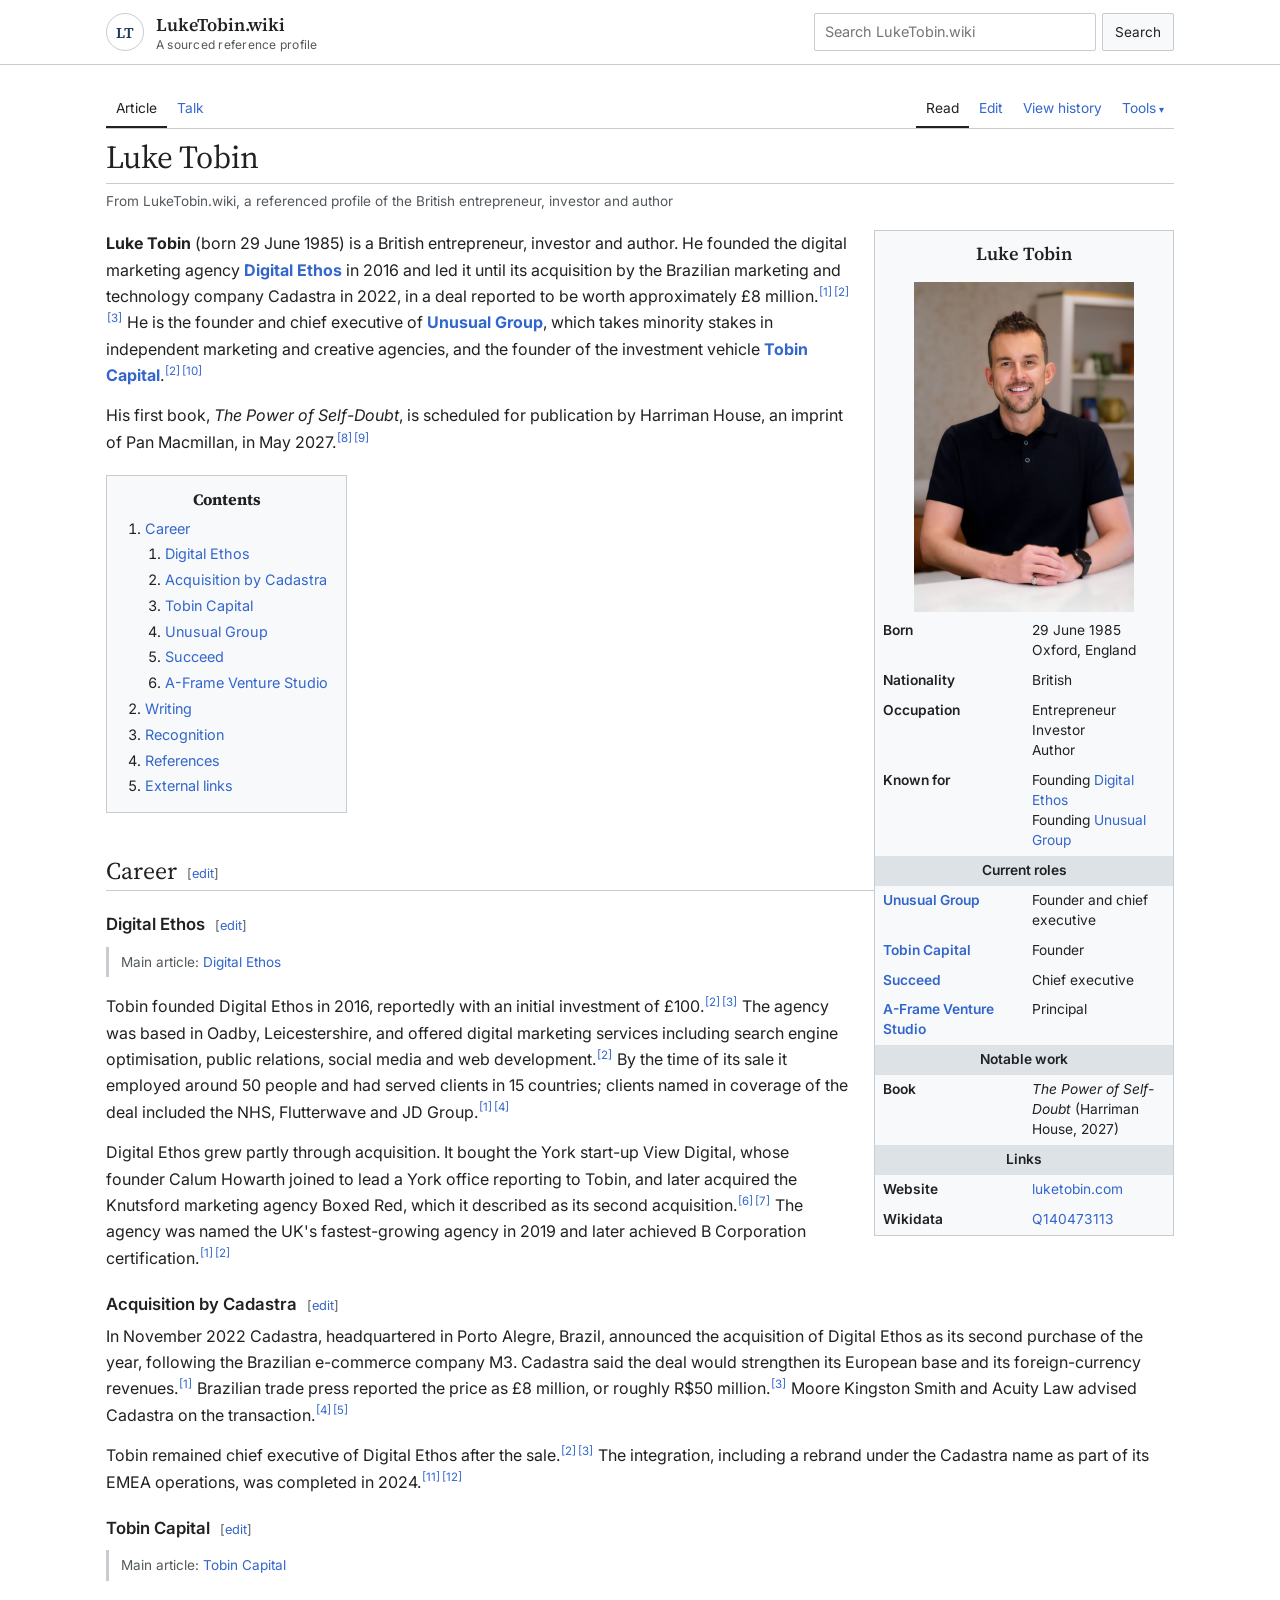
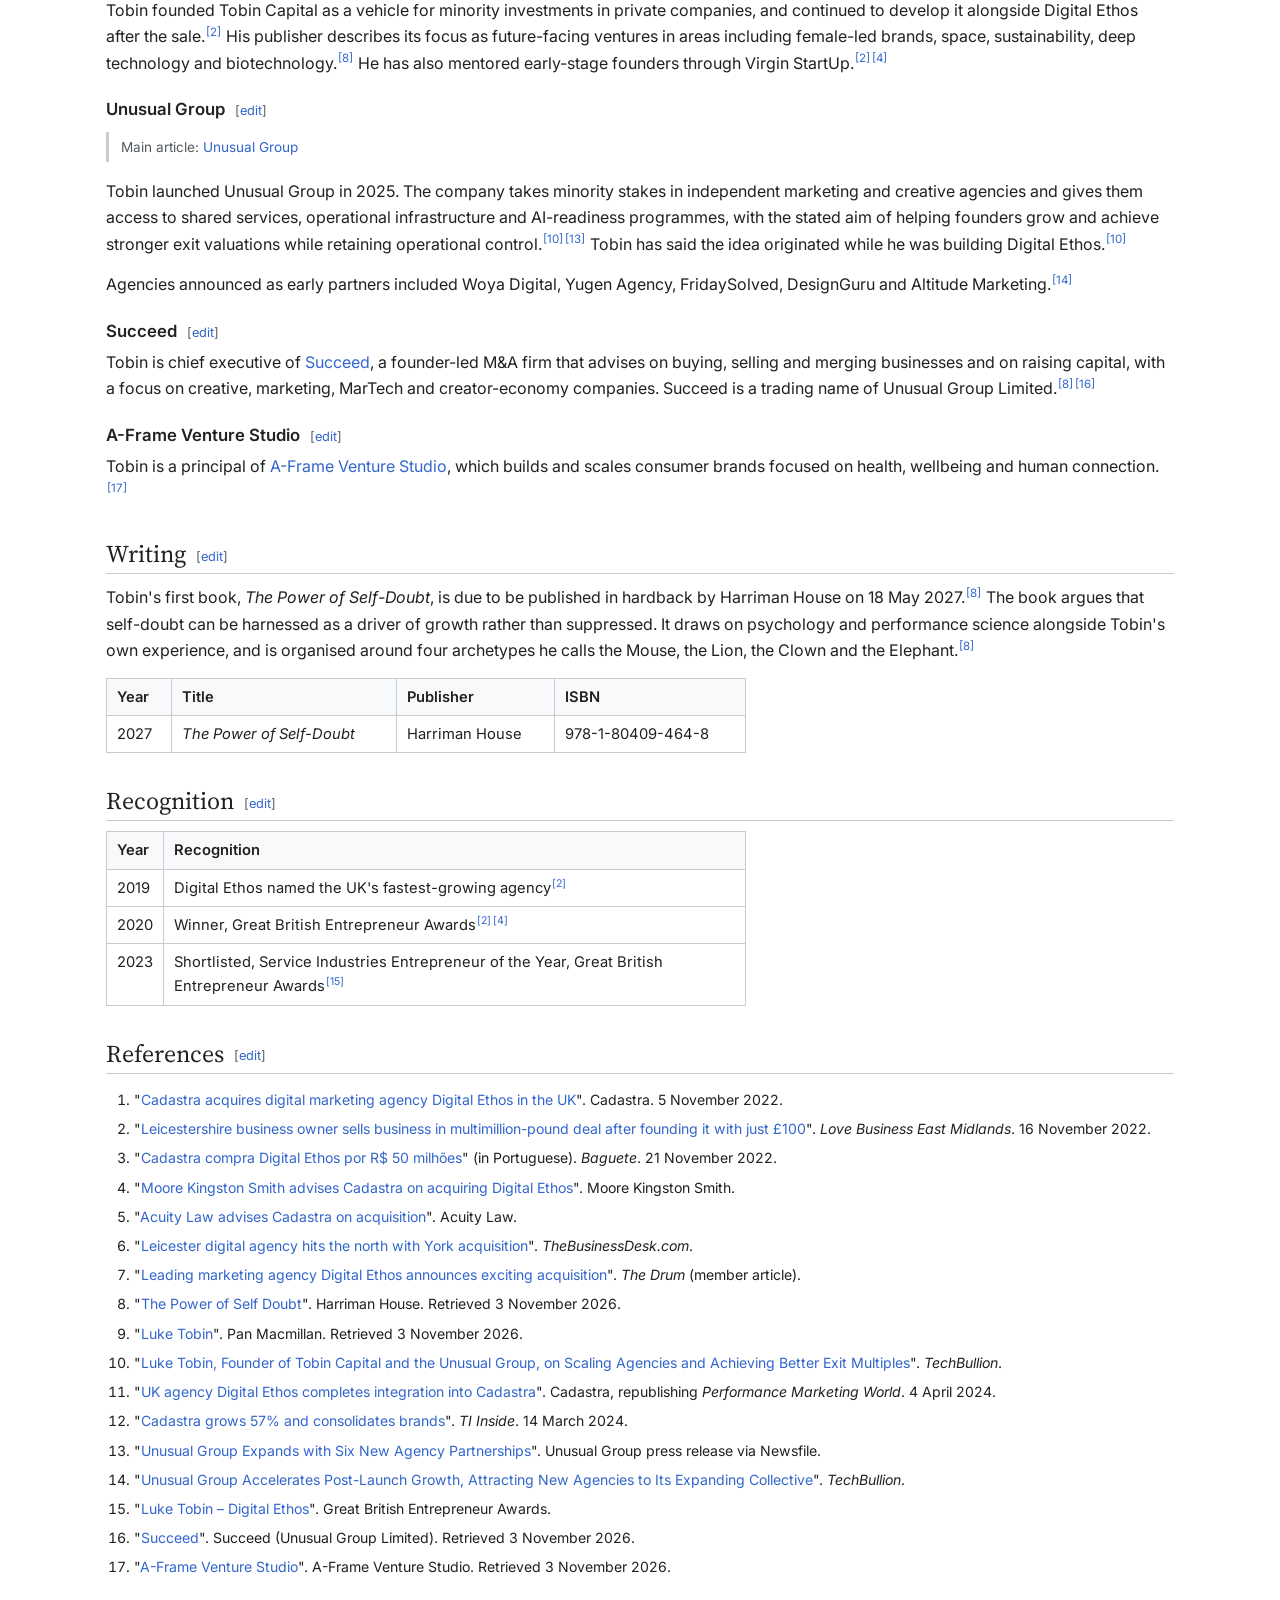
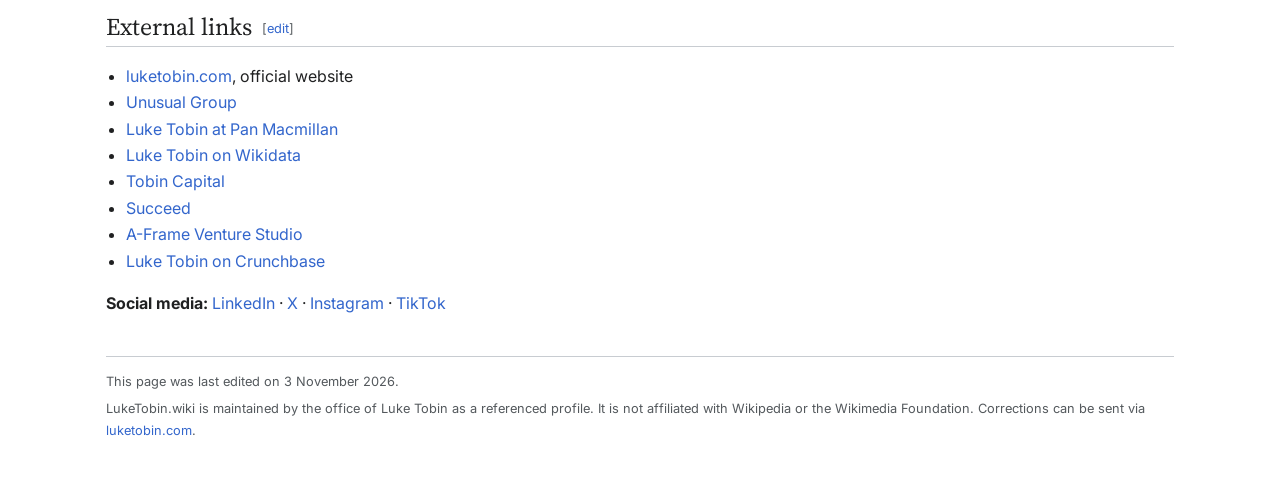
==== commit ce88666b: "Add Succeed and A-Frame; add favicon" ====
--- a/index.html
+++ b/index.html
@@ -41,6 +41,10 @@
         { "@id": "https://luketobin.wiki/digital-ethos#org" },
         { "@id": "https://luketobin.wiki/unusual-group#org" },
         { "@id": "https://luketobin.wiki/tobin-capital#org" }
+      ],
+      "affiliation": [
+        { "@type": "Organization", "name": "Succeed", "url": "https://www.succeed.co/", "parentOrganization": { "@id": "https://luketobin.wiki/unusual-group#org" } },
+        { "@type": "Organization", "name": "A-Frame Venture Studio", "url": "https://aframeventurestudio.com/" }
       ],
       "award": [
         "Great British Entrepreneur Awards 2020",
@@ -136,7 +140,8 @@
     <tr><td colspan="2" class="sec">Current roles</td></tr>
     <tr><th scope="row"><a href="/unusual-group">Unusual Group</a></th><td>Founder and chief executive</td></tr>
     <tr><th scope="row"><a href="/tobin-capital">Tobin Capital</a></th><td>Founder</td></tr>
-    <tr><th scope="row">Succeed</th><td>Owner</td></tr>
+    <tr><th scope="row"><a href="https://www.succeed.co/">Succeed</a></th><td>Chief executive</td></tr>
+    <tr><th scope="row"><a href="https://aframeventurestudio.com/">A-Frame Venture Studio</a></th><td>Principal</td></tr>
     <tr><td colspan="2" class="sec">Notable work</td></tr>
     <tr><th scope="row">Book</th><td><i>The Power of Self-Doubt</i> (Harriman House, 2027)</td></tr>
     <tr><td colspan="2" class="sec">Links</td></tr>
@@ -159,6 +164,7 @@
         <li><a href="#tobin-capital">Tobin Capital</a></li>
         <li><a href="#unusual-group">Unusual Group</a></li>
         <li><a href="#succeed">Succeed</a></li>
+        <li><a href="#a-frame">A-Frame Venture Studio</a></li>
       </ol>
     </li>
     <li><a href="#writing">Writing</a></li>
@@ -192,7 +198,10 @@
 <p>Agencies announced as early partners included Woya Digital, Yugen Agency, FridaySolved, DesignGuru and Altitude Marketing.<sup class="ref"><a href="#cite-14">[14]</a></sup></p>
 
 <h3 id="succeed">Succeed<span class="editsection">[<a href="https://github.com/luketobin1/luketobin-wiki/edit/main/index.html" title="Edit section: Succeed">edit</a>]</span></h3>
-<p>Tobin also owns Succeed, an M&amp;A brokerage that advises founders on the sale of their businesses.<sup class="ref"><a href="#cite-8">[8]</a></sup></p>
+<p>Tobin is chief executive of <a href="https://www.succeed.co/">Succeed</a>, a founder-led M&amp;A firm that advises on buying, selling and merging businesses and on raising capital, with a focus on creative, marketing, MarTech and creator-economy companies. Succeed is a trading name of Unusual Group Limited.<sup class="ref"><a href="#cite-8">[8]</a></sup><sup class="ref"><a href="#cite-16">[16]</a></sup></p>
+
+<h3 id="a-frame">A-Frame Venture Studio<span class="editsection">[<a href="https://github.com/luketobin1/luketobin-wiki/edit/main/index.html" title="Edit section: A-Frame Venture Studio">edit</a>]</span></h3>
+<p>Tobin is a principal of <a href="https://aframeventurestudio.com/">A-Frame Venture Studio</a>, which builds and scales consumer brands focused on health, wellbeing and human connection.<sup class="ref"><a href="#cite-17">[17]</a></sup></p>
 
 <h2 id="writing">Writing<span class="editsection">[<a href="https://github.com/luketobin1/luketobin-wiki/edit/main/index.html" title="Edit section: Writing">edit</a>]</span></h2>
 <p>Tobin's first book, <i>The Power of Self-Doubt</i>, is due to be published in hardback by Harriman House on 18 May 2027.<sup class="ref"><a href="#cite-8">[8]</a></sup> The book argues that self-doubt can be harnessed as a driver of growth rather than suppressed. It draws on psychology and performance science alongside Tobin's own experience, and is organised around four archetypes he calls the Mouse, the Lion, the Clown and the Elephant.<sup class="ref"><a href="#cite-8">[8]</a></sup></p>
@@ -227,6 +236,8 @@
   <li id="cite-13">"<a href="https://www.newsfilecorp.com/release/270129">Unusual Group Expands with Six New Agency Partnerships</a>". Unusual Group press release via Newsfile.</li>
   <li id="cite-14">"<a href="https://techbullion.com/unusual-group-accelerates-post-launch-growth-attracting-new-agencies-to-its-expanding-collective/">Unusual Group Accelerates Post-Launch Growth, Attracting New Agencies to Its Expanding Collective</a>". <i>TechBullion</i>.</li>
   <li id="cite-15">"<a href="https://greatbritishentrepreneurawards.com/?p=6168">Luke Tobin – Digital Ethos</a>". Great British Entrepreneur Awards.</li>
+  <li id="cite-16">"<a href="https://www.succeed.co/">Succeed</a>". Succeed (Unusual Group Limited). Retrieved 3 November 2026.</li>
+  <li id="cite-17">"<a href="https://aframeventurestudio.com/">A-Frame Venture Studio</a>". A-Frame Venture Studio. Retrieved 3 November 2026.</li>
 </ol>
 
 <h2 id="external-links">External links<span class="editsection">[<a href="https://github.com/luketobin1/luketobin-wiki/edit/main/index.html" title="Edit section: External links">edit</a>]</span></h2>
@@ -236,6 +247,8 @@
   <li><a href="https://www.panmacmillan.com/authors/luke-tobin/52064">Luke Tobin at Pan Macmillan</a></li>
   <li><a href="https://www.wikidata.org/wiki/Q140473113">Luke Tobin on Wikidata</a></li>
   <li><a href="https://www.tobincapital.co.uk/">Tobin Capital</a></li>
+  <li><a href="https://www.succeed.co/">Succeed</a></li>
+  <li><a href="https://aframeventurestudio.com/">A-Frame Venture Studio</a></li>
   <li><a href="https://www.crunchbase.com/person/luke-tobin">Luke Tobin on Crunchbase</a></li>
 </ul>
 <p><b>Social media:</b> <a href="https://www.linkedin.com/in/luketobin" rel="me">LinkedIn</a> · <a href="https://x.com/lukettobin" rel="me">X</a> · <a href="https://www.instagram.com/lukettobin" rel="me">Instagram</a> · <a href="https://www.tiktok.com/@lukettobin" rel="me">TikTok</a></p>
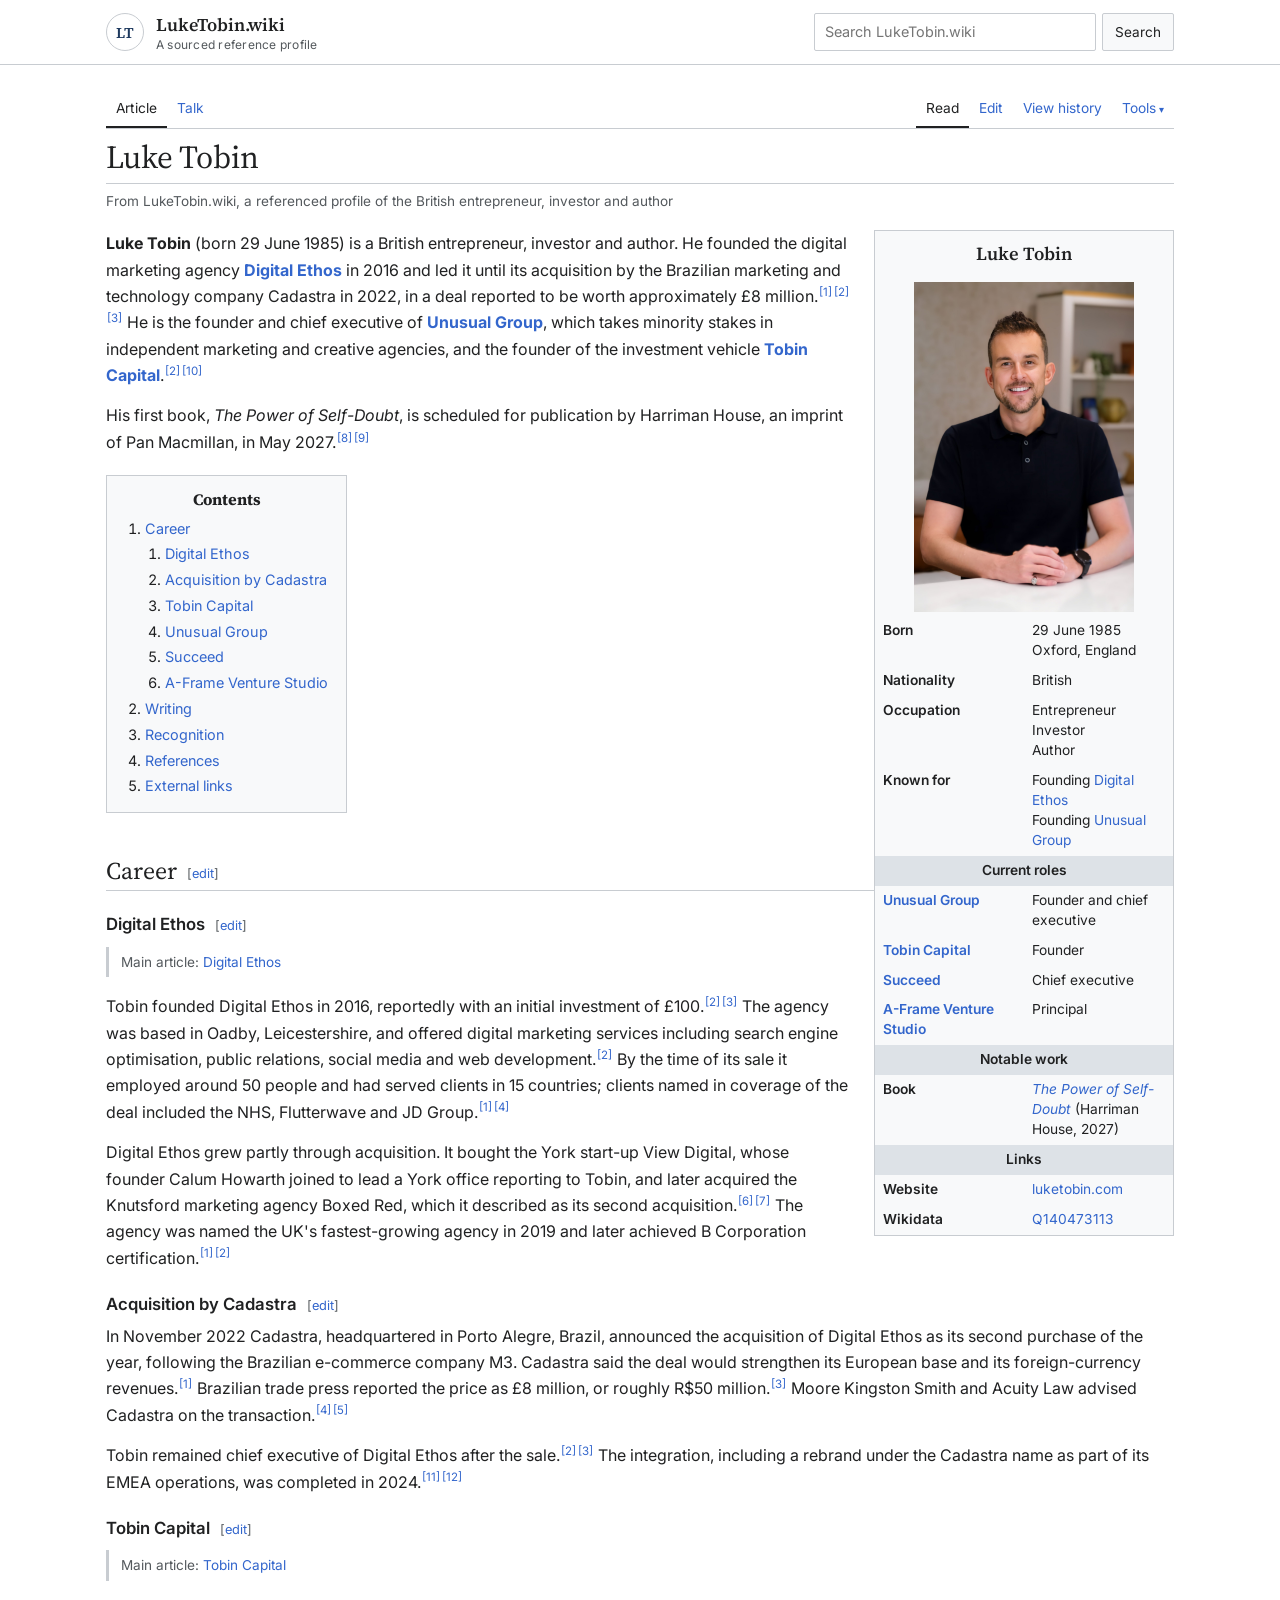
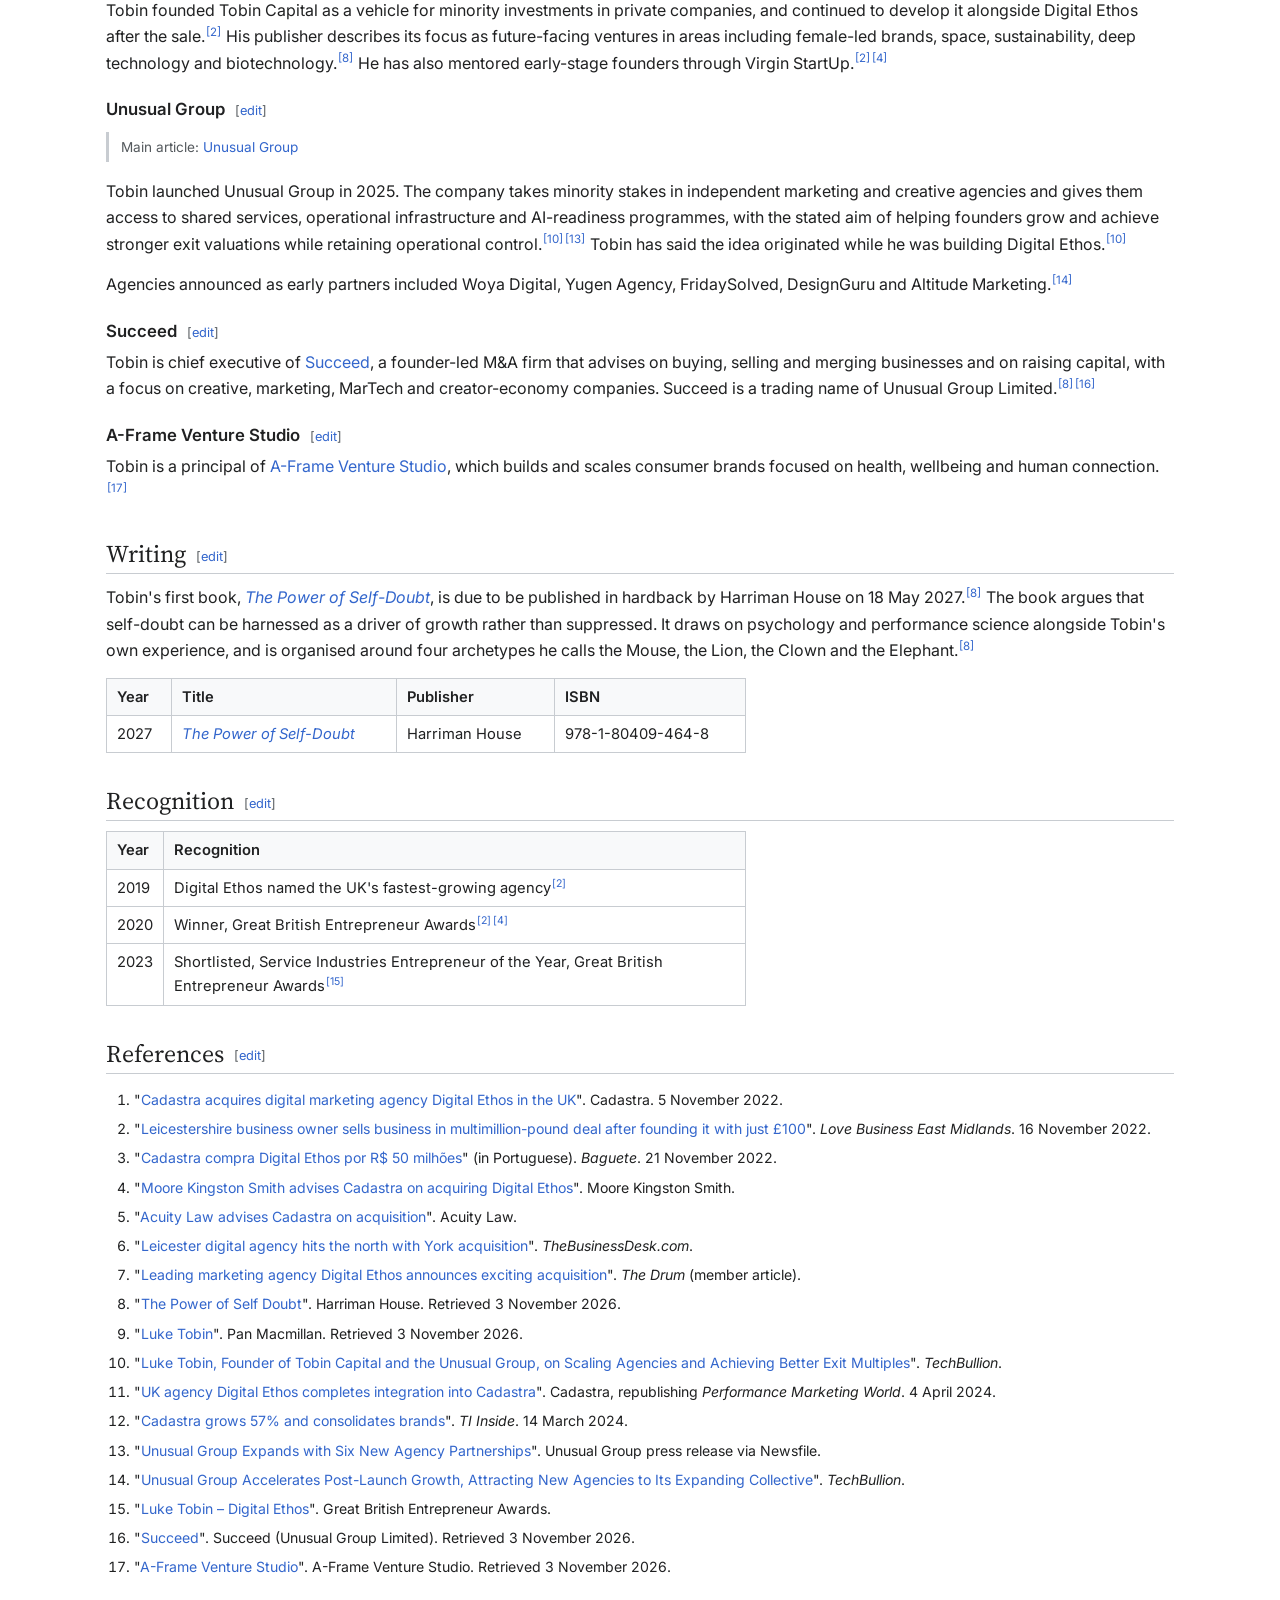
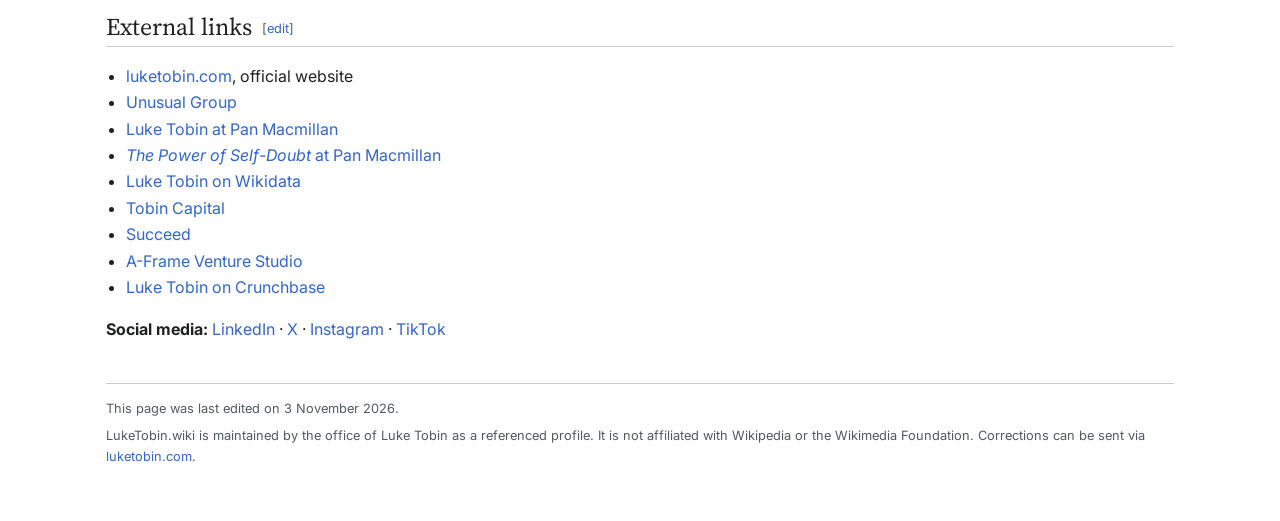
==== commit aa53cc3d: "On-site search for pages and sections; link book to Pan Macmillan" ====
--- a/index.html
+++ b/index.html
@@ -70,6 +70,7 @@
       "author": { "@id": "https://luketobin.wiki/#person" },
       "publisher": { "@type": "Organization", "name": "Harriman House" },
       "isbn": "9781804094648",
+      "url": "https://www.panmacmillan.com/authors/luke-tobin/the-power-of-self-doubt/9781804094648",
       "datePublished": "2027-05-18",
       "bookFormat": "https://schema.org/Hardcover"
     },
@@ -143,7 +144,7 @@
     <tr><th scope="row"><a href="https://www.succeed.co/">Succeed</a></th><td>Chief executive</td></tr>
     <tr><th scope="row"><a href="https://aframeventurestudio.com/">A-Frame Venture Studio</a></th><td>Principal</td></tr>
     <tr><td colspan="2" class="sec">Notable work</td></tr>
-    <tr><th scope="row">Book</th><td><i>The Power of Self-Doubt</i> (Harriman House, 2027)</td></tr>
+    <tr><th scope="row">Book</th><td><i><a href="https://www.panmacmillan.com/authors/luke-tobin/the-power-of-self-doubt/9781804094648">The Power of Self-Doubt</a></i> (Harriman House, 2027)</td></tr>
     <tr><td colspan="2" class="sec">Links</td></tr>
     <tr><th scope="row">Website</th><td><a href="https://luketobin.com/">luketobin.com</a></td></tr>
     <tr><th scope="row">Wikidata</th><td><a href="https://www.wikidata.org/wiki/Q140473113">Q140473113</a></td></tr>
@@ -204,11 +205,11 @@
 <p>Tobin is a principal of <a href="https://aframeventurestudio.com/">A-Frame Venture Studio</a>, which builds and scales consumer brands focused on health, wellbeing and human connection.<sup class="ref"><a href="#cite-17">[17]</a></sup></p>
 
 <h2 id="writing">Writing<span class="editsection">[<a href="https://github.com/luketobin1/luketobin-wiki/edit/main/index.html" title="Edit section: Writing">edit</a>]</span></h2>
-<p>Tobin's first book, <i>The Power of Self-Doubt</i>, is due to be published in hardback by Harriman House on 18 May 2027.<sup class="ref"><a href="#cite-8">[8]</a></sup> The book argues that self-doubt can be harnessed as a driver of growth rather than suppressed. It draws on psychology and performance science alongside Tobin's own experience, and is organised around four archetypes he calls the Mouse, the Lion, the Clown and the Elephant.<sup class="ref"><a href="#cite-8">[8]</a></sup></p>
+<p>Tobin's first book, <i><a href="https://www.panmacmillan.com/authors/luke-tobin/the-power-of-self-doubt/9781804094648">The Power of Self-Doubt</a></i>, is due to be published in hardback by Harriman House on 18 May 2027.<sup class="ref"><a href="#cite-8">[8]</a></sup> The book argues that self-doubt can be harnessed as a driver of growth rather than suppressed. It draws on psychology and performance science alongside Tobin's own experience, and is organised around four archetypes he calls the Mouse, the Lion, the Clown and the Elephant.<sup class="ref"><a href="#cite-8">[8]</a></sup></p>
 
 <table class="data">
   <tr><th scope="col">Year</th><th scope="col">Title</th><th scope="col">Publisher</th><th scope="col">ISBN</th></tr>
-  <tr><td>2027</td><td><i>The Power of Self-Doubt</i></td><td>Harriman House</td><td>978-1-80409-464-8</td></tr>
+  <tr><td>2027</td><td><i><a href="https://www.panmacmillan.com/authors/luke-tobin/the-power-of-self-doubt/9781804094648">The Power of Self-Doubt</a></i></td><td>Harriman House</td><td>978-1-80409-464-8</td></tr>
 </table>
 
 <h2 id="recognition">Recognition<span class="editsection">[<a href="https://github.com/luketobin1/luketobin-wiki/edit/main/index.html" title="Edit section: Recognition">edit</a>]</span></h2>
@@ -245,6 +246,7 @@
   <li><a href="https://luketobin.com/">luketobin.com</a>, official website</li>
   <li><a href="https://www.unusualgroup.com/">Unusual Group</a></li>
   <li><a href="https://www.panmacmillan.com/authors/luke-tobin/52064">Luke Tobin at Pan Macmillan</a></li>
+  <li><a href="https://www.panmacmillan.com/authors/luke-tobin/the-power-of-self-doubt/9781804094648"><i>The Power of Self-Doubt</i> at Pan Macmillan</a></li>
   <li><a href="https://www.wikidata.org/wiki/Q140473113">Luke Tobin on Wikidata</a></li>
   <li><a href="https://www.tobincapital.co.uk/">Tobin Capital</a></li>
   <li><a href="https://www.succeed.co/">Succeed</a></li>
--- a/style.css
+++ b/style.css
@@ -96,3 +96,12 @@
 dialog.cite button{font:inherit;padding:6px 14px;border:1px solid var(--rule);background:var(--soft);color:var(--ink);cursor:pointer}
 @media (max-width:760px){.search{max-width:none;margin-left:0;flex-basis:100%}.pagetabs{font-size:.8rem;column-gap:4px}.tab{padding:8px 5px 6px}}
 @media print{.pagetabs,.search,.editsection,.top{display:none}}
+
+/* On-site search suggestions */
+.search{position:relative}
+.suggest{position:absolute;left:0;right:0;top:100%;margin:4px 0 0;padding:4px 0;list-style:none;background:var(--bg);border:1px solid var(--rule);box-shadow:0 6px 18px rgba(0,0,0,.18);z-index:20;max-height:70vh;overflow-y:auto}
+.suggest li a{display:block;padding:7px 12px;color:var(--ink)}
+.suggest li a:hover,.suggest li.on a{background:var(--soft);text-decoration:none}
+.suggest b{display:block;font-weight:600;font-size:.9rem}
+.suggest small{display:block;color:var(--muted);font-size:.78rem}
+.suggest li.none{padding:8px 12px;color:var(--muted);font-size:.85rem}
